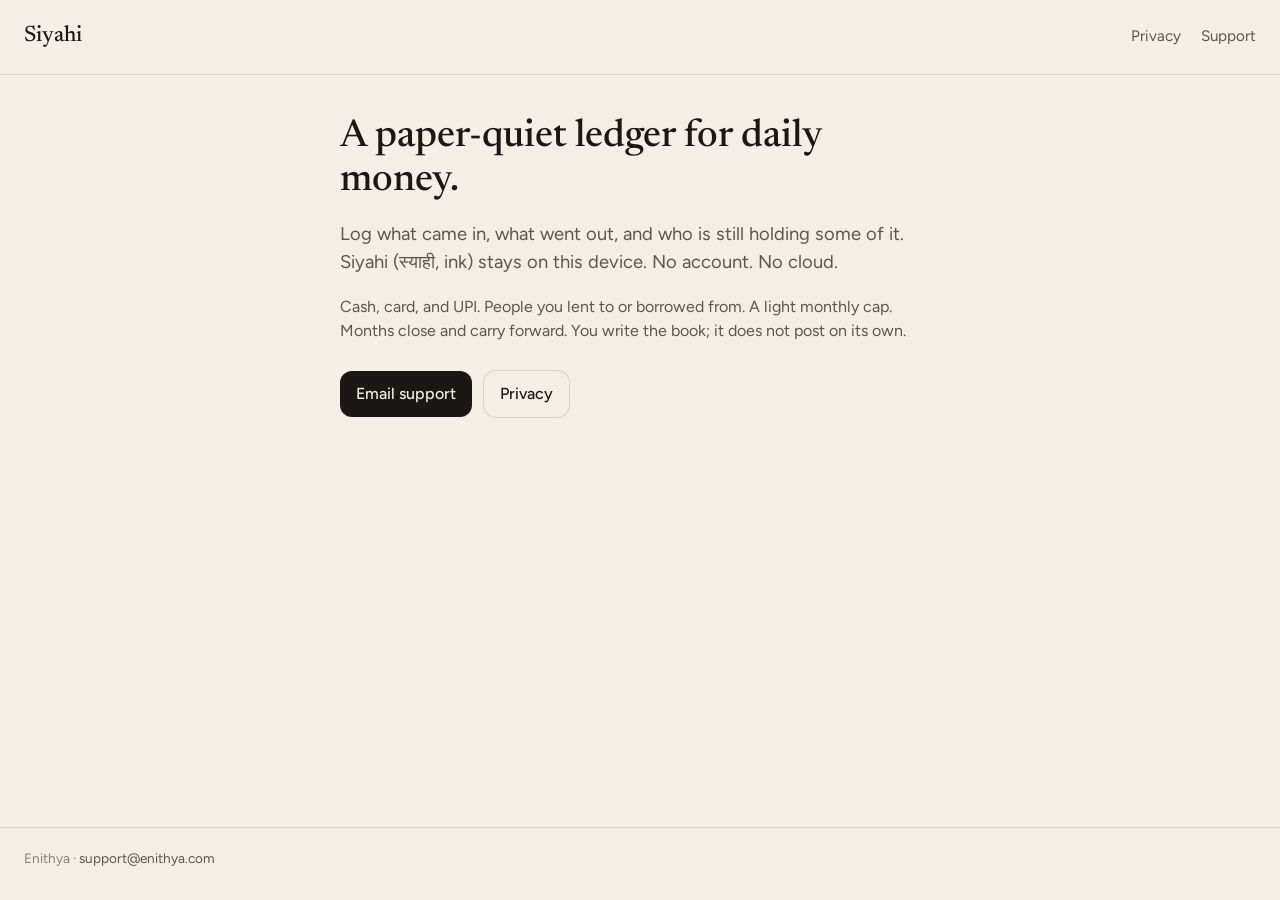
==== index.html @ fa08c402 "Add the public Siyahi site. Index, privacy, and support pages for App Store and Play listings." ====
<!DOCTYPE html>
<html lang="en">
<head>
  <meta charset="utf-8">
  <meta name="viewport" content="width=device-width, initial-scale=1">
  <title>Siyahi</title>
  <meta name="description" content="Siyahi is a private journal for money in, money out, and who still has some of it. On this device only.">
  <link rel="preconnect" href="https://fonts.googleapis.com">
  <link rel="preconnect" href="https://fonts.gstatic.com" crossorigin>
  <link href="https://fonts.googleapis.com/css2?family=Figtree:wght@400;500;600&family=Newsreader:wght@500&display=swap" rel="stylesheet">
  <link rel="stylesheet" href="styles.css">
</head>
<body>
  <header>
    <a class="wordmark" href="./">Siyahi</a>
    <nav>
      <a href="privacy.html">Privacy</a>
      <a href="support.html">Support</a>
    </nav>
  </header>
  <main>
    <h1>A paper-quiet ledger for daily money.</h1>
    <p class="lede">Log what came in, what went out, and who is still holding some of it. Siyahi (स्याही, ink) stays on this device. No account. No cloud.</p>
    <p>Cash, card, and UPI. People you lent to or borrowed from. A light monthly cap. Months close and carry forward. You write the book; it does not post on its own.</p>
    <div class="actions">
      <a class="btn" href="mailto:support@enithya.com">Email support</a>
      <a class="btn btn-ghost" href="privacy.html">Privacy</a>
    </div>
  </main>
  <footer>
    Enithya · <a href="mailto:support@enithya.com">support@enithya.com</a>
  </footer>
</body>
</html>
---- styles.css ----
:root {
  --paper: #f3eee6;
  --paper-2: #ebe4d8;
  --ink: #1a1714;
  --ink-soft: #5c564e;
  --ink-faint: #8a8378;
  --line: #ddd4c6;
  --forest: #2c5a4a;
}

* { box-sizing: border-box; }

html, body {
  margin: 0;
  background: var(--paper);
  color: var(--ink);
}

body {
  font-family: Figtree, "Segoe UI", sans-serif;
  font-size: 16px;
  line-height: 1.5;
  min-height: 100vh;
  display: flex;
  flex-direction: column;
}

h1, h2, .wordmark {
  font-family: Newsreader, Georgia, serif;
  font-weight: 500;
}

a { color: var(--forest); text-decoration: none; }
a:hover { text-decoration: underline; }

header {
  display: flex;
  align-items: baseline;
  justify-content: space-between;
  gap: 1rem;
  padding: 1.25rem 1.5rem;
  border-bottom: 1px solid var(--line);
}

.wordmark {
  font-size: 1.4rem;
  color: var(--ink);
  text-decoration: none;
}

.wordmark:hover { text-decoration: none; }

nav { display: flex; gap: 1.25rem; }
nav a { color: var(--ink-soft); font-size: 0.95rem; }

main {
  flex: 1;
  max-width: 40rem;
  width: 100%;
  margin: 0 auto;
  padding: 2.5rem 1.25rem 4rem;
}

h1 { font-size: 2.4rem; line-height: 1.15; margin: 0 0 0.75rem; }
h2 { font-size: 1.25rem; margin: 2rem 0 0.5rem; }
p, li { color: var(--ink-soft); }
.lede { font-size: 1.15rem; color: var(--ink-soft); }
.meta { color: var(--ink-faint); font-size: 0.9rem; }

.actions {
  display: flex;
  flex-wrap: wrap;
  gap: 0.75rem;
  margin-top: 1.75rem;
}

.btn {
  display: inline-block;
  padding: 0.7rem 1rem;
  border-radius: 12px;
  background: var(--ink);
  color: var(--paper);
  font-weight: 500;
}

.btn:hover { text-decoration: none; opacity: 0.92; }

.btn-ghost {
  background: transparent;
  color: var(--ink);
  box-shadow: 0 0 0 1px var(--line);
}

footer {
  padding: 1.25rem 1.5rem 2rem;
  border-top: 1px solid var(--line);
  color: var(--ink-faint);
  font-size: 0.85rem;
}

footer a { color: var(--ink-soft); }
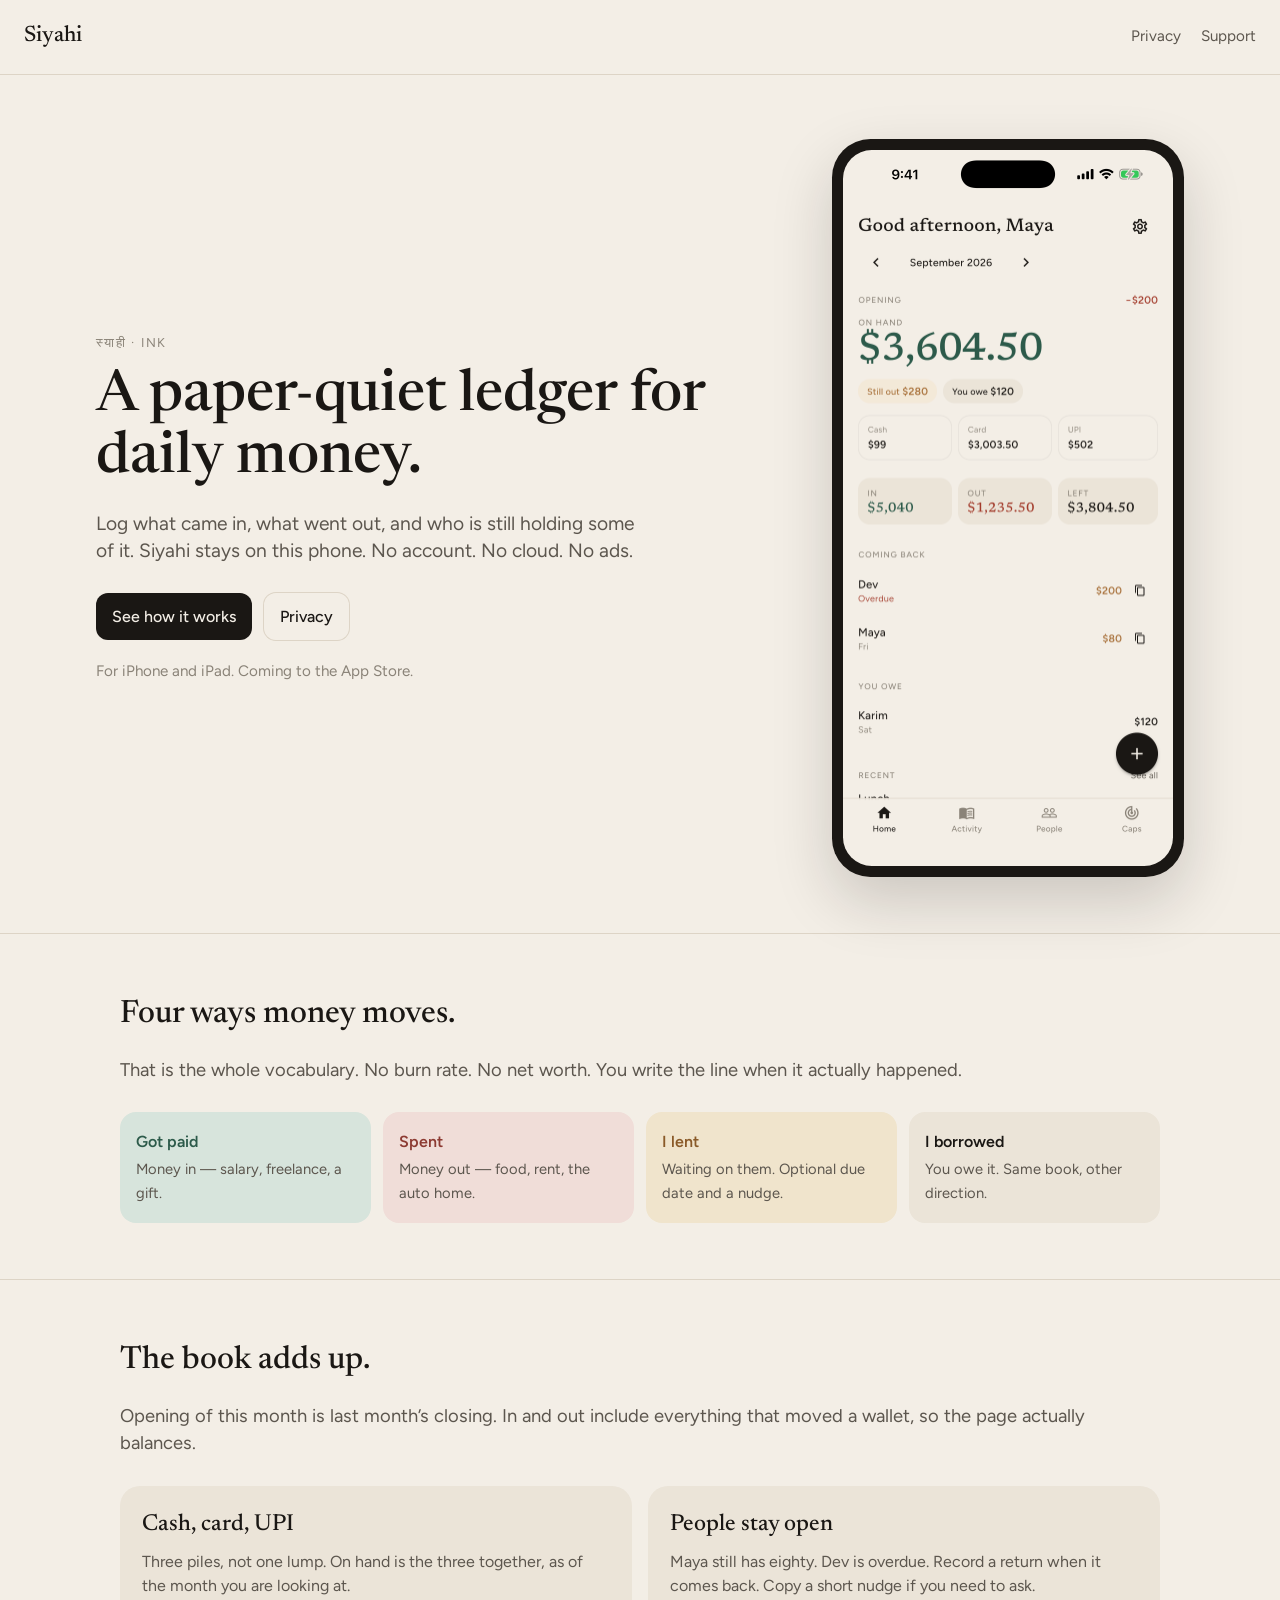
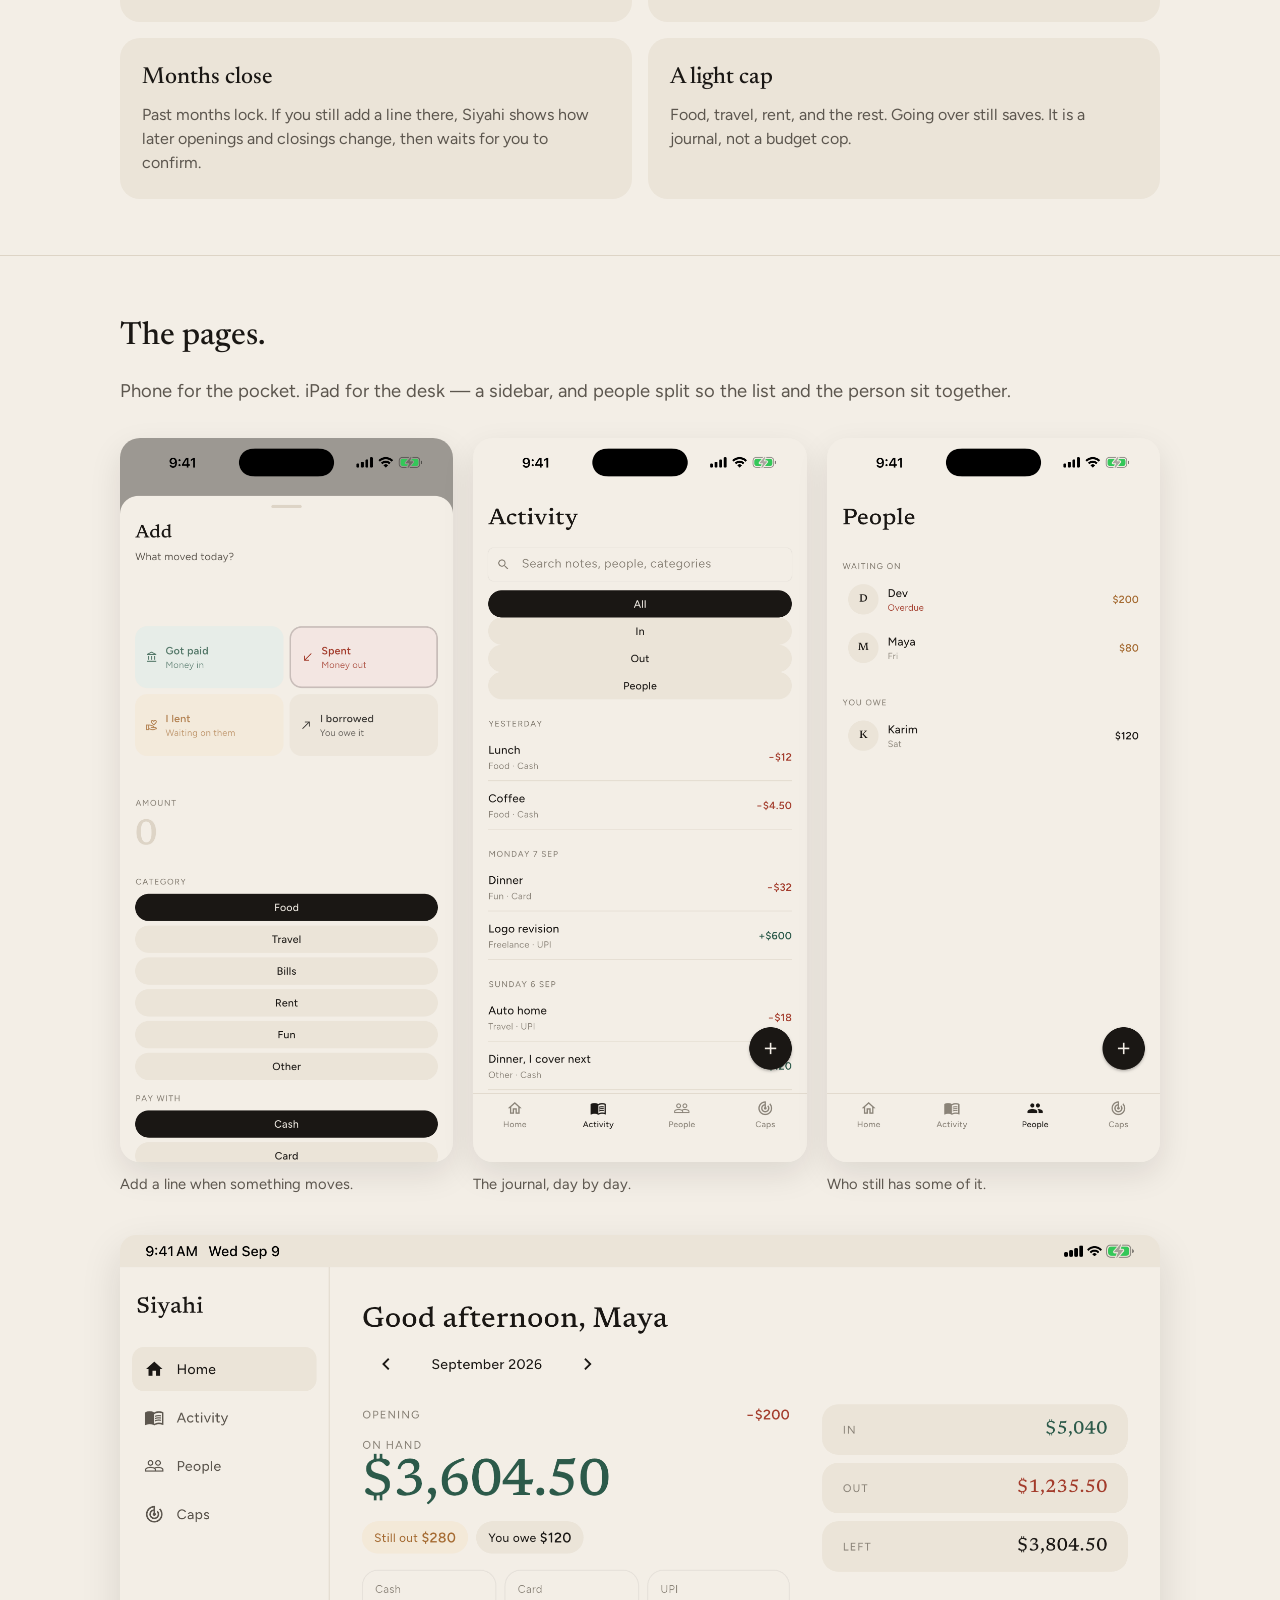
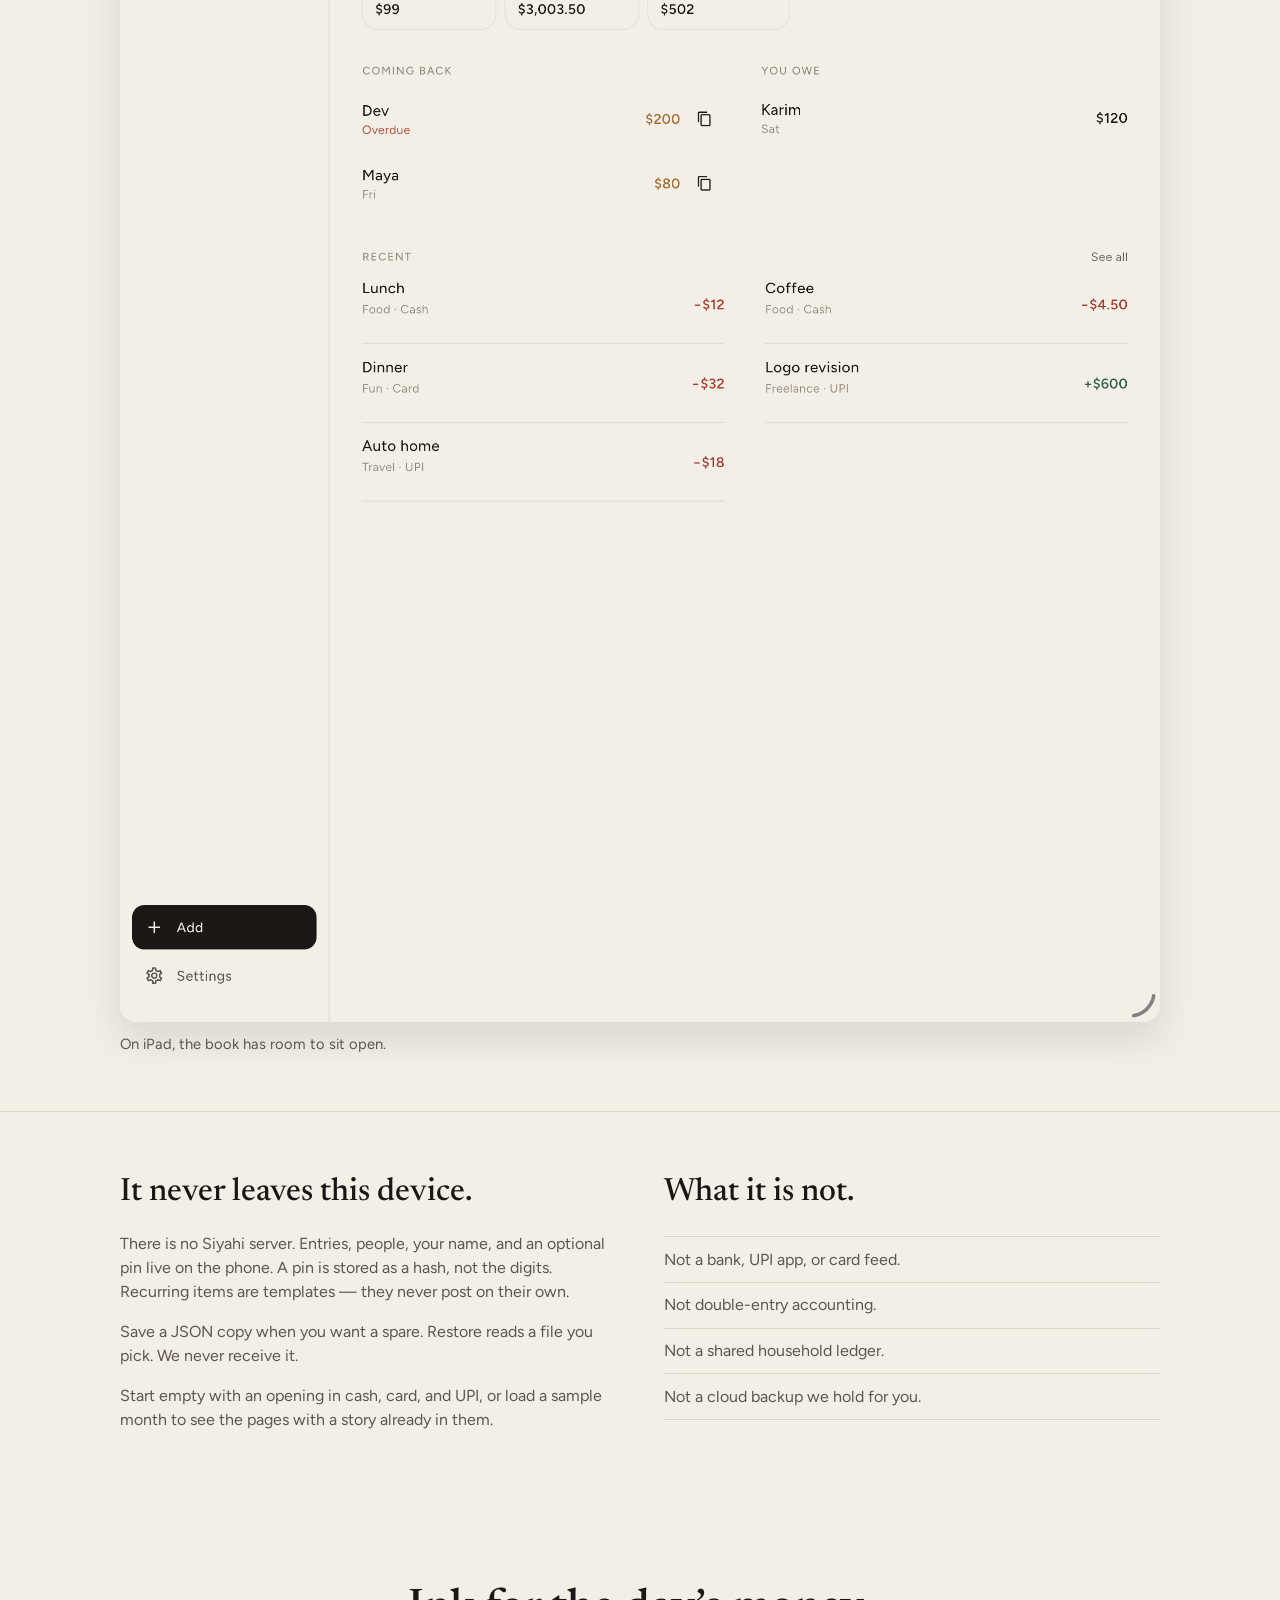
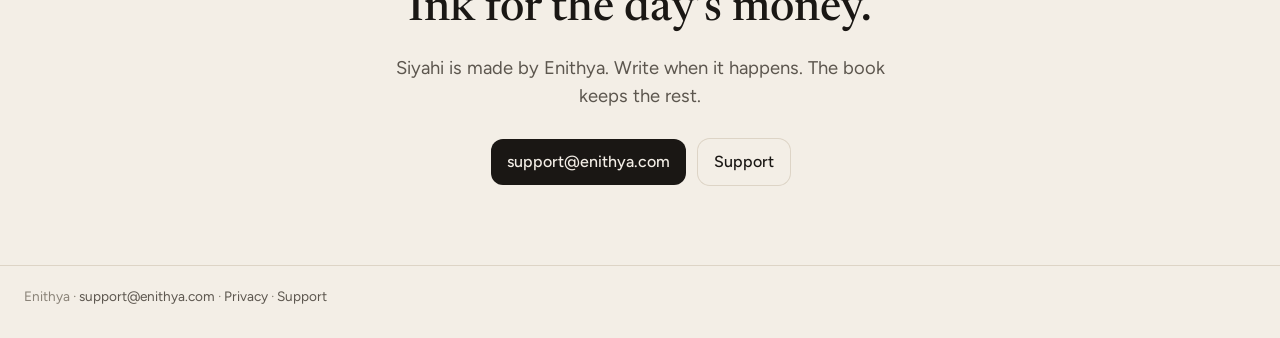
==== commit 0cbd9430: "Make the homepage a full product page. Keep privacy and support as they are. Add real app screenshot" ====
--- a/index.html
+++ b/index.html
@@ -3,14 +3,20 @@
 <head>
   <meta charset="utf-8">
   <meta name="viewport" content="width=device-width, initial-scale=1">
-  <title>Siyahi</title>
-  <meta name="description" content="Siyahi is a private journal for money in, money out, and who still has some of it. On this device only.">
+  <title>Siyahi — a private journal for daily money</title>
+  <meta name="description" content="Siyahi (स्याही, ink) is a paper-quiet ledger for cash, card, and UPI. Log what came in, what went out, and who still has some of it. On this device only.">
+  <meta property="og:title" content="Siyahi — a private journal for daily money">
+  <meta property="og:description" content="A paper-quiet ledger for cash, card, and UPI. Months close and carry forward. No account. No cloud.">
+  <meta property="og:type" content="website">
+  <meta property="og:url" content="https://enithya.github.io/siyahi/">
+  <meta property="og:image" content="https://enithya.github.io/siyahi/images/home.png">
+  <meta name="twitter:card" content="summary_large_image">
   <link rel="preconnect" href="https://fonts.googleapis.com">
   <link rel="preconnect" href="https://fonts.gstatic.com" crossorigin>
   <link href="https://fonts.googleapis.com/css2?family=Figtree:wght@400;500;600&family=Newsreader:wght@500&display=swap" rel="stylesheet">
   <link rel="stylesheet" href="styles.css">
 </head>
-<body>
+<body class="product">
   <header>
     <a class="wordmark" href="./">Siyahi</a>
     <nav>
@@ -18,17 +24,121 @@
       <a href="support.html">Support</a>
     </nav>
   </header>
+
   <main>
-    <h1>A paper-quiet ledger for daily money.</h1>
-    <p class="lede">Log what came in, what went out, and who is still holding some of it. Siyahi (स्याही, ink) stays on this device. No account. No cloud.</p>
-    <p>Cash, card, and UPI. People you lent to or borrowed from. A light monthly cap. Months close and carry forward. You write the book; it does not post on its own.</p>
-    <div class="actions">
-      <a class="btn" href="mailto:support@enithya.com">Email support</a>
-      <a class="btn btn-ghost" href="privacy.html">Privacy</a>
-    </div>
+    <section class="wrap hero">
+      <div>
+        <p class="kicker">स्याही · ink</p>
+        <h1>A paper-quiet ledger for daily money.</h1>
+        <p class="lede">Log what came in, what went out, and who is still holding some of it. Siyahi stays on this phone. No account. No cloud. No ads.</p>
+        <div class="actions">
+          <a class="btn" href="#how">See how it works</a>
+          <a class="btn btn-ghost" href="privacy.html">Privacy</a>
+        </div>
+        <p class="hint">For iPhone and iPad. Coming to the App Store.</p>
+      </div>
+      <div class="device">
+        <img src="images/home.png" alt="Siyahi home: on hand, cash, card, UPI, and people who still owe you.">
+      </div>
+    </section>
+
+    <section class="band" id="how">
+      <div class="wrap">
+        <h2>Four ways money moves.</h2>
+        <p class="lede">That is the whole vocabulary. No burn rate. No net worth. You write the line when it actually happened.</p>
+        <div class="verbs">
+          <div class="verb paid"><strong>Got paid</strong><span>Money in — salary, freelance, a gift.</span></div>
+          <div class="verb spent"><strong>Spent</strong><span>Money out — food, rent, the auto home.</span></div>
+          <div class="verb lent"><strong>I lent</strong><span>Waiting on them. Optional due date and a nudge.</span></div>
+          <div class="verb"><strong>I borrowed</strong><span>You owe it. Same book, other direction.</span></div>
+        </div>
+      </div>
+    </section>
+
+    <section class="band">
+      <div class="wrap">
+        <h2>The book adds up.</h2>
+        <p class="lede">Opening of this month is last month’s closing. In and out include everything that moved a wallet, so the page actually balances.</p>
+        <div class="cards">
+          <article class="card">
+            <h3>Cash, card, UPI</h3>
+            <p>Three piles, not one lump. On hand is the three together, as of the month you are looking at.</p>
+          </article>
+          <article class="card">
+            <h3>People stay open</h3>
+            <p>Maya still has eighty. Dev is overdue. Record a return when it comes back. Copy a short nudge if you need to ask.</p>
+          </article>
+          <article class="card">
+            <h3>Months close</h3>
+            <p>Past months lock. If you still add a line there, Siyahi shows how later openings and closings change, then waits for you to confirm.</p>
+          </article>
+          <article class="card">
+            <h3>A light cap</h3>
+            <p>Food, travel, rent, and the rest. Going over still saves. It is a journal, not a budget cop.</p>
+          </article>
+        </div>
+      </div>
+    </section>
+
+    <section class="band">
+      <div class="wrap">
+        <h2>The pages.</h2>
+        <p class="lede">Phone for the pocket. iPad for the desk — a sidebar, and people split so the list and the person sit together.</p>
+        <div class="shots">
+          <figure class="shot">
+            <img src="images/add.png" alt="Add a line: got paid, spent, I lent, I borrowed.">
+            <figcaption>Add a line when something moves.</figcaption>
+          </figure>
+          <figure class="shot">
+            <img src="images/activity.png" alt="Activity journal grouped by day.">
+            <figcaption>The journal, day by day.</figcaption>
+          </figure>
+          <figure class="shot">
+            <img src="images/people.png" alt="People waiting on Dev and Maya; you owe Karim.">
+            <figcaption>Who still has some of it.</figcaption>
+          </figure>
+        </div>
+        <figure class="shot tablet">
+          <img src="images/ipad-home.png" alt="Siyahi on iPad with sidebar, on hand, and this month’s lines.">
+          <figcaption>On iPad, the book has room to sit open.</figcaption>
+        </figure>
+      </div>
+    </section>
+
+    <section class="band">
+      <div class="wrap split">
+        <div>
+          <h2>It never leaves this device.</h2>
+          <p>There is no Siyahi server. Entries, people, your name, and an optional pin live on the phone. A pin is stored as a hash, not the digits. Recurring items are templates — they never post on their own.</p>
+          <p>Save a JSON copy when you want a spare. Restore reads a file you pick. We never receive it.</p>
+          <p>Start empty with an opening in cash, card, and UPI, or load a sample month to see the pages with a story already in them.</p>
+        </div>
+        <div>
+          <h2>What it is not.</h2>
+          <ul class="not-list">
+            <li>Not a bank, UPI app, or card feed.</li>
+            <li>Not double-entry accounting.</li>
+            <li>Not a shared household ledger.</li>
+            <li>Not a cloud backup we hold for you.</li>
+          </ul>
+        </div>
+      </div>
+    </section>
+
+    <section class="wrap close">
+      <h2>Ink for the day’s money.</h2>
+      <p class="lede">Siyahi is made by Enithya. Write when it happens. The book keeps the rest.</p>
+      <div class="actions" style="justify-content: center;">
+        <a class="btn" href="mailto:support@enithya.com">support@enithya.com</a>
+        <a class="btn btn-ghost" href="support.html">Support</a>
+      </div>
+    </section>
   </main>
+
   <footer>
     Enithya · <a href="mailto:support@enithya.com">support@enithya.com</a>
+    · <a href="privacy.html">Privacy</a>
+    · <a href="support.html">Support</a>
   </footer>
 </body>
 </html>
--- a/styles.css
+++ b/styles.css
@@ -6,6 +6,11 @@
   --ink-faint: #8a8378;
   --line: #ddd4c6;
   --forest: #2c5a4a;
+  --forest-soft: #d7e4dc;
+  --brick: #8c3a32;
+  --brick-soft: #f0ddd8;
+  --amber: #8a5a28;
+  --amber-soft: #f0e4cc;
 }
 
 * { box-sizing: border-box; }
@@ -25,7 +30,7 @@
   flex-direction: column;
 }
 
-h1, h2, .wordmark {
+h1, h2, h3, .wordmark {
   font-family: Newsreader, Georgia, serif;
   font-weight: 500;
 }
@@ -99,3 +104,220 @@
 }
 
 footer a { color: var(--ink-soft); }
+
+/* Product page */
+
+.product main {
+  max-width: none;
+  padding: 0;
+}
+
+.wrap {
+  max-width: 68rem;
+  margin: 0 auto;
+  padding: 0 1.5rem;
+}
+
+.hero {
+  display: grid;
+  grid-template-columns: 1fr minmax(16rem, 22rem);
+  gap: 3.5rem;
+  align-items: center;
+  padding: 4rem 0 3.5rem;
+}
+
+.kicker {
+  font-size: 0.8rem;
+  letter-spacing: 0.14em;
+  text-transform: uppercase;
+  color: var(--ink-faint);
+  margin: 0 0 0.85rem;
+}
+
+.hero h1 {
+  font-size: clamp(2.4rem, 5vw, 3.6rem);
+  line-height: 1.08;
+  margin: 0 0 1rem;
+}
+
+.hero .lede {
+  font-size: 1.2rem;
+  line-height: 1.45;
+  max-width: 34rem;
+}
+
+.hint {
+  margin: 1.25rem 0 0;
+  color: var(--ink-faint);
+  font-size: 0.95rem;
+}
+
+.device {
+  background: var(--ink);
+  border-radius: 2.4rem;
+  padding: 0.7rem;
+  box-shadow: 0 24px 60px rgba(26, 23, 20, 0.18);
+}
+
+.device img {
+  display: block;
+  width: 100%;
+  height: auto;
+  border-radius: 1.8rem;
+}
+
+.band {
+  padding: 3.5rem 0;
+  border-top: 1px solid var(--line);
+}
+
+.band h2 {
+  font-size: 2rem;
+  margin: 0 0 0.75rem;
+}
+
+.verbs {
+  display: grid;
+  grid-template-columns: repeat(4, 1fr);
+  gap: 0.75rem;
+  margin-top: 1.75rem;
+}
+
+.verb {
+  background: var(--paper-2);
+  border-radius: 16px;
+  padding: 1.1rem 1rem 1.15rem;
+}
+
+.verb strong {
+  display: block;
+  color: var(--ink);
+  font-weight: 600;
+  margin-bottom: 0.2rem;
+}
+
+.verb span { color: var(--ink-soft); font-size: 0.92rem; }
+
+.verb.paid { background: var(--forest-soft); }
+.verb.paid strong { color: var(--forest); }
+.verb.spent { background: var(--brick-soft); }
+.verb.spent strong { color: var(--brick); }
+.verb.lent { background: var(--amber-soft); }
+.verb.lent strong { color: var(--amber); }
+
+.cards {
+  display: grid;
+  grid-template-columns: repeat(2, 1fr);
+  gap: 1rem;
+  margin-top: 1.75rem;
+}
+
+.card {
+  background: var(--paper-2);
+  border-radius: 20px;
+  padding: 1.4rem 1.35rem 1.5rem;
+}
+
+.card h3 {
+  font-size: 1.45rem;
+  margin: 0 0 0.45rem;
+}
+
+.card p { margin: 0; }
+
+.shots {
+  display: grid;
+  grid-template-columns: repeat(3, 1fr);
+  gap: 1.25rem;
+  margin-top: 2rem;
+}
+
+.shot {
+  margin: 0;
+}
+
+.shot img {
+  display: block;
+  width: 100%;
+  height: auto;
+  border-radius: 20px;
+  box-shadow: 0 12px 32px rgba(26, 23, 20, 0.1);
+}
+
+.shot figcaption {
+  margin-top: 0.7rem;
+  font-size: 0.92rem;
+  color: var(--ink-soft);
+}
+
+.tablet {
+  margin-top: 2.5rem;
+}
+
+.tablet img {
+  width: 100%;
+  height: auto;
+  border-radius: 16px;
+  box-shadow: 0 16px 40px rgba(26, 23, 20, 0.12);
+}
+
+.split {
+  display: grid;
+  grid-template-columns: 1fr 1fr;
+  gap: 3rem;
+  align-items: start;
+}
+
+.not-list {
+  list-style: none;
+  padding: 0;
+  margin: 1.25rem 0 0;
+}
+
+.not-list li {
+  padding: 0.65rem 0;
+  border-top: 1px solid var(--line);
+}
+
+.not-list li:last-child { border-bottom: 1px solid var(--line); }
+
+.close {
+  text-align: center;
+  padding: 4.5rem 0 5rem;
+}
+
+.close h2 {
+  font-size: clamp(2rem, 4vw, 2.8rem);
+  margin: 0 0 0.75rem;
+}
+
+.close .lede { margin: 0 auto 0.25rem; max-width: 32rem; }
+
+@media (max-width: 860px) {
+  .hero,
+  .split {
+    grid-template-columns: 1fr;
+    gap: 2rem;
+  }
+
+  .hero { padding: 2.5rem 0 2.75rem; }
+
+  .device { max-width: 20rem; margin: 0 auto; }
+
+  .verbs,
+  .cards,
+  .shots {
+    grid-template-columns: 1fr 1fr;
+  }
+}
+
+@media (max-width: 560px) {
+  .verbs,
+  .cards,
+  .shots {
+    grid-template-columns: 1fr;
+  }
+
+  header { padding: 1rem; }
+  .wrap { padding: 0 1rem; }
+}
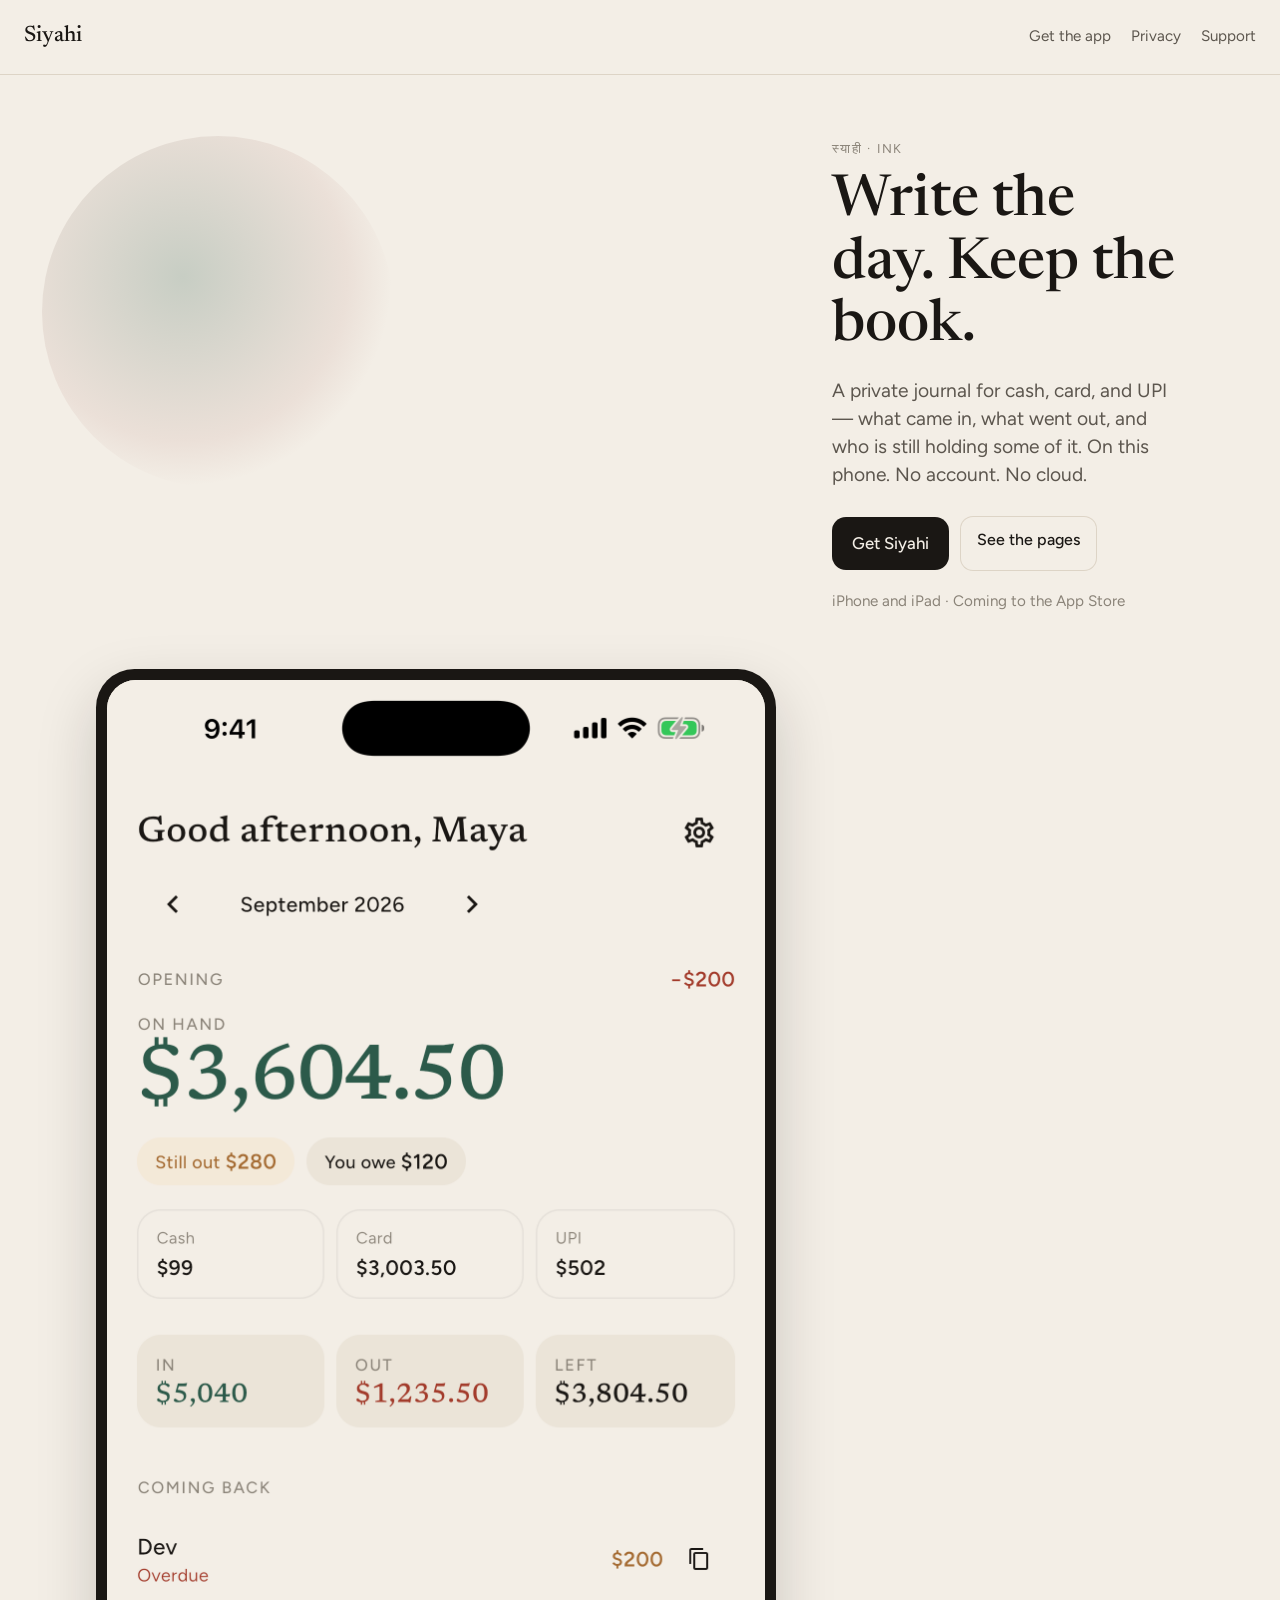
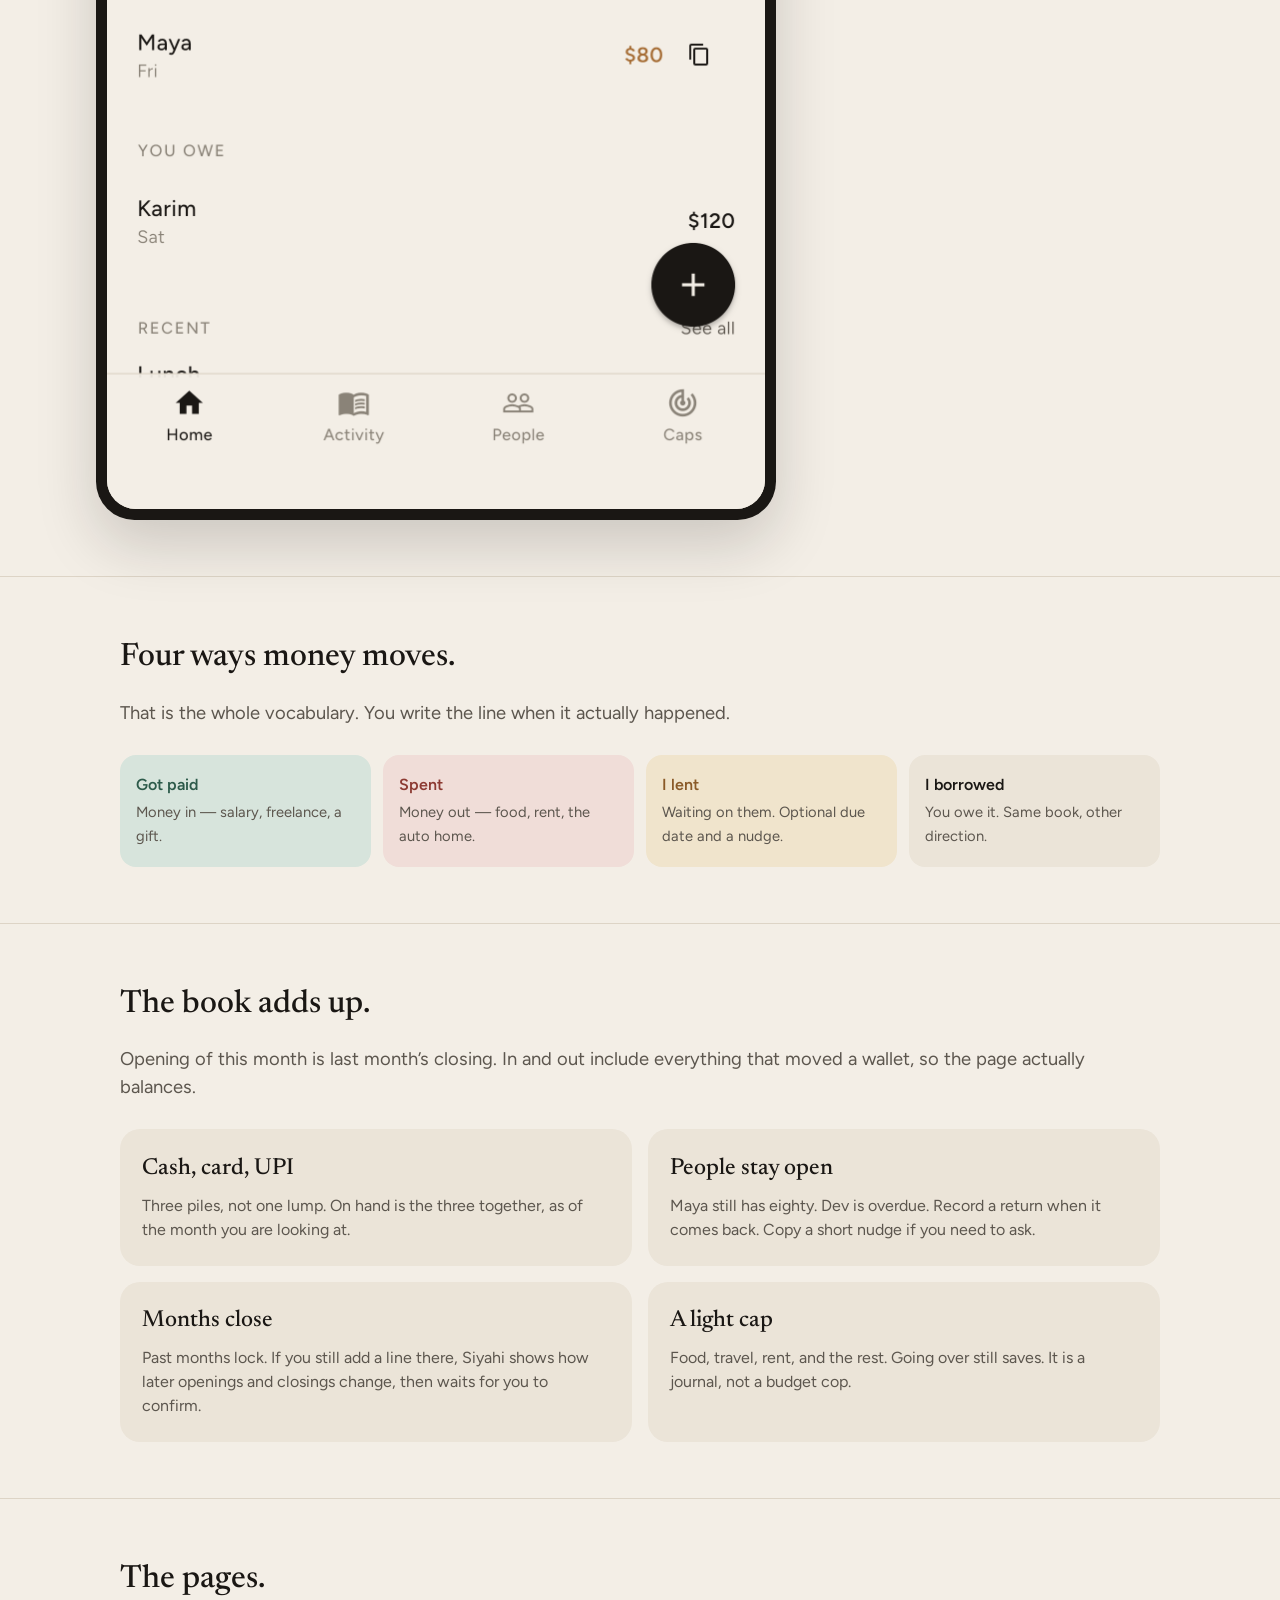
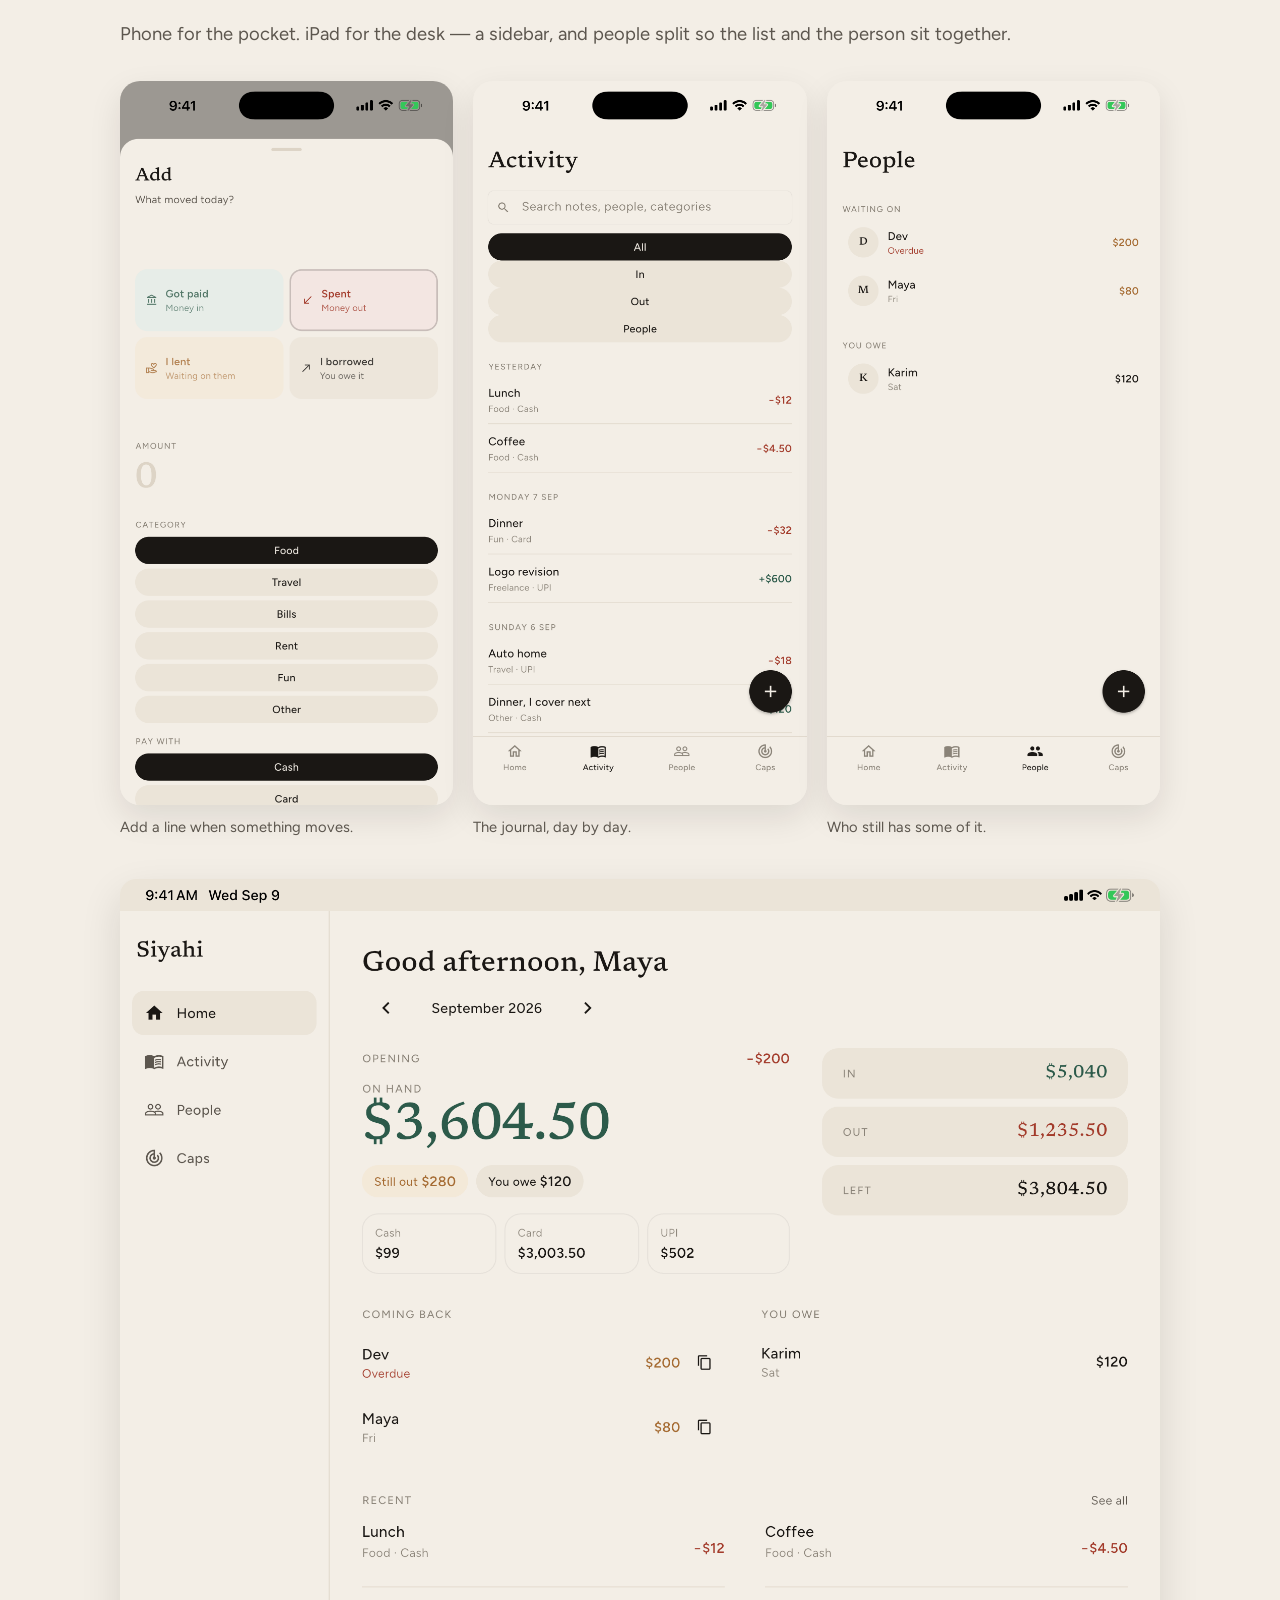
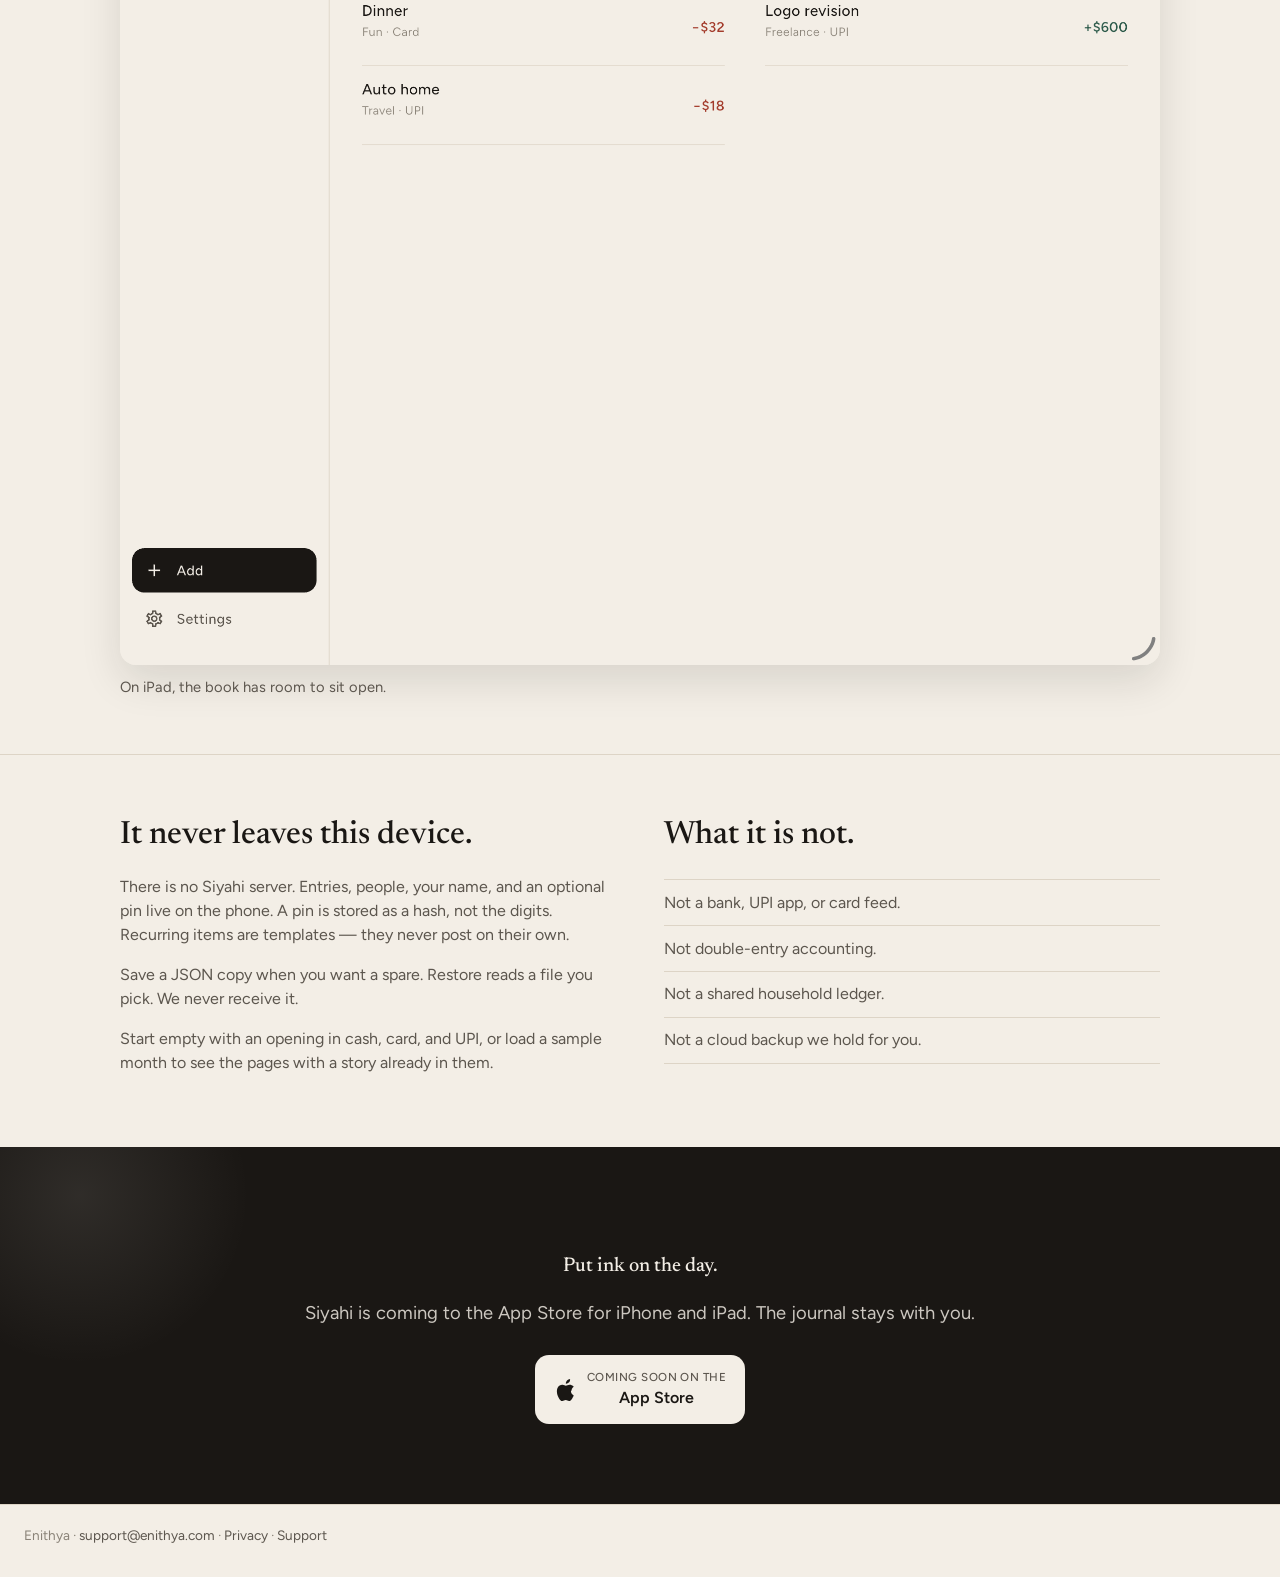
==== commit 5b608a1d: "Give the product page motion and a download pull. Hero screens cycle, the phone floats, sections ris" ====
--- a/index.html
+++ b/index.html
@@ -20,6 +20,7 @@
   <header>
     <a class="wordmark" href="./">Siyahi</a>
     <nav>
+      <a href="#download">Get the app</a>
       <a href="privacy.html">Privacy</a>
       <a href="support.html">Support</a>
     </nav>
@@ -27,52 +28,60 @@
 
   <main>
     <section class="wrap hero">
+      <div class="ink-blob" aria-hidden="true"></div>
       <div>
-        <p class="kicker">स्याही · ink</p>
-        <h1>A paper-quiet ledger for daily money.</h1>
-        <p class="lede">Log what came in, what went out, and who is still holding some of it. Siyahi stays on this phone. No account. No cloud. No ads.</p>
-        <div class="actions">
-          <a class="btn" href="#how">See how it works</a>
-          <a class="btn btn-ghost" href="privacy.html">Privacy</a>
+        <p class="kicker rise">स्याही · ink</p>
+        <h1 class="rise">Write the day. Keep the book.</h1>
+        <p class="lede rise">A private journal for cash, card, and UPI — what came in, what went out, and who is still holding some of it. On this phone. No account. No cloud.</p>
+        <div class="actions rise">
+          <a class="btn btn-store" href="#download">Get Siyahi</a>
+          <a class="btn btn-ghost" href="#how">See the pages</a>
         </div>
-        <p class="hint">For iPhone and iPad. Coming to the App Store.</p>
+        <p class="hint rise">iPhone and iPad · Coming to the App Store</p>
       </div>
-      <div class="device">
-        <img src="images/home.png" alt="Siyahi home: on hand, cash, card, UPI, and people who still owe you.">
+      <div class="device-wrap rise">
+        <div class="device">
+          <div class="screens">
+            <img class="is-on" src="images/home.png" alt="Siyahi home: on hand, cash, card, UPI.">
+            <img src="images/activity.png" alt="The journal, day by day.">
+            <img src="images/people.png" alt="People who still have some of it.">
+            <img src="images/add.png" alt="Add a line: got paid, spent, lent, borrowed.">
+          </div>
+        </div>
       </div>
     </section>
 
     <section class="band" id="how">
       <div class="wrap">
-        <h2>Four ways money moves.</h2>
-        <p class="lede">That is the whole vocabulary. No burn rate. No net worth. You write the line when it actually happened.</p>
+        <h2 class="reveal">Four ways money moves.</h2>
+        <p class="lede reveal">That is the whole vocabulary. You write the line when it actually happened.</p>
         <div class="verbs">
-          <div class="verb paid"><strong>Got paid</strong><span>Money in — salary, freelance, a gift.</span></div>
-          <div class="verb spent"><strong>Spent</strong><span>Money out — food, rent, the auto home.</span></div>
-          <div class="verb lent"><strong>I lent</strong><span>Waiting on them. Optional due date and a nudge.</span></div>
-          <div class="verb"><strong>I borrowed</strong><span>You owe it. Same book, other direction.</span></div>
+          <div class="verb paid reveal d1"><strong>Got paid</strong><span>Money in — salary, freelance, a gift.</span></div>
+          <div class="verb spent reveal d2"><strong>Spent</strong><span>Money out — food, rent, the auto home.</span></div>
+          <div class="verb lent reveal d3"><strong>I lent</strong><span>Waiting on them. Optional due date and a nudge.</span></div>
+          <div class="verb reveal d4"><strong>I borrowed</strong><span>You owe it. Same book, other direction.</span></div>
         </div>
       </div>
     </section>
 
     <section class="band">
       <div class="wrap">
-        <h2>The book adds up.</h2>
-        <p class="lede">Opening of this month is last month’s closing. In and out include everything that moved a wallet, so the page actually balances.</p>
+        <h2 class="reveal">The book adds up.</h2>
+        <p class="lede reveal">Opening of this month is last month’s closing. In and out include everything that moved a wallet, so the page actually balances.</p>
         <div class="cards">
-          <article class="card">
+          <article class="card reveal d1">
             <h3>Cash, card, UPI</h3>
             <p>Three piles, not one lump. On hand is the three together, as of the month you are looking at.</p>
           </article>
-          <article class="card">
+          <article class="card reveal d2">
             <h3>People stay open</h3>
             <p>Maya still has eighty. Dev is overdue. Record a return when it comes back. Copy a short nudge if you need to ask.</p>
           </article>
-          <article class="card">
+          <article class="card reveal d3">
             <h3>Months close</h3>
             <p>Past months lock. If you still add a line there, Siyahi shows how later openings and closings change, then waits for you to confirm.</p>
           </article>
-          <article class="card">
+          <article class="card reveal d4">
             <h3>A light cap</h3>
             <p>Food, travel, rent, and the rest. Going over still saves. It is a journal, not a budget cop.</p>
           </article>
@@ -82,23 +91,23 @@
 
     <section class="band">
       <div class="wrap">
-        <h2>The pages.</h2>
-        <p class="lede">Phone for the pocket. iPad for the desk — a sidebar, and people split so the list and the person sit together.</p>
+        <h2 class="reveal">The pages.</h2>
+        <p class="lede reveal">Phone for the pocket. iPad for the desk — a sidebar, and people split so the list and the person sit together.</p>
         <div class="shots">
-          <figure class="shot">
+          <figure class="shot reveal d1">
             <img src="images/add.png" alt="Add a line: got paid, spent, I lent, I borrowed.">
             <figcaption>Add a line when something moves.</figcaption>
           </figure>
-          <figure class="shot">
+          <figure class="shot reveal d2">
             <img src="images/activity.png" alt="Activity journal grouped by day.">
             <figcaption>The journal, day by day.</figcaption>
           </figure>
-          <figure class="shot">
+          <figure class="shot reveal d3">
             <img src="images/people.png" alt="People waiting on Dev and Maya; you owe Karim.">
             <figcaption>Who still has some of it.</figcaption>
           </figure>
         </div>
-        <figure class="shot tablet">
+        <figure class="shot tablet reveal">
           <img src="images/ipad-home.png" alt="Siyahi on iPad with sidebar, on hand, and this month’s lines.">
           <figcaption>On iPad, the book has room to sit open.</figcaption>
         </figure>
@@ -107,13 +116,13 @@
 
     <section class="band">
       <div class="wrap split">
-        <div>
+        <div class="reveal">
           <h2>It never leaves this device.</h2>
           <p>There is no Siyahi server. Entries, people, your name, and an optional pin live on the phone. A pin is stored as a hash, not the digits. Recurring items are templates — they never post on their own.</p>
           <p>Save a JSON copy when you want a spare. Restore reads a file you pick. We never receive it.</p>
           <p>Start empty with an opening in cash, card, and UPI, or load a sample month to see the pages with a story already in them.</p>
         </div>
-        <div>
+        <div class="reveal d2">
           <h2>What it is not.</h2>
           <ul class="not-list">
             <li>Not a bank, UPI app, or card feed.</li>
@@ -125,12 +134,17 @@
       </div>
     </section>
 
-    <section class="wrap close">
-      <h2>Ink for the day’s money.</h2>
-      <p class="lede">Siyahi is made by Enithya. Write when it happens. The book keeps the rest.</p>
-      <div class="actions" style="justify-content: center;">
-        <a class="btn" href="mailto:support@enithya.com">support@enithya.com</a>
-        <a class="btn btn-ghost" href="support.html">Support</a>
+    <section class="download" id="download">
+      <div class="ink-blob" aria-hidden="true"></div>
+      <h2 class="reveal">Put ink on the day.</h2>
+      <p class="lede reveal">Siyahi is coming to the App Store for iPhone and iPad. The journal stays with you.</p>
+      <div class="actions reveal" style="justify-content: center;">
+        <a class="store-mark" href="#download">
+          <svg width="22" height="26" viewBox="0 0 14 18" fill="currentColor" aria-hidden="true">
+            <path d="M11.5 9.6c0-1.8 1.5-2.7 1.6-2.8-0.9-1.3-2.2-1.5-2.7-1.5-1.1-0.1-2.2 0.7-2.8 0.7s-1.5-0.7-2.5-0.6c-1.3 0-2.4 0.7-3.1 1.9-1.3 2.3-0.3 5.7 0.9 7.5 0.6 0.9 1.3 1.9 2.3 1.8 0.9 0 1.2-0.6 2.3-0.6s1.3 0.6 2.3 0.6 1.6-0.9 2.2-1.8c0.7-1 1-1.9 1-2 0-0.1-1.9-0.7-1.9-3.2zM9.8 3.7c0.5-0.6 0.8-1.5 0.7-2.4-0.7 0-1.6 0.5-2.1 1.1-0.5 0.5-0.9 1.4-0.8 2.2 0.8 0.1 1.6-0.4 2.2-0.9z"/>
+          </svg>
+          <span><small>Coming soon on the</small>App Store</span>
+        </a>
       </div>
     </section>
   </main>
@@ -140,5 +154,6 @@
     · <a href="privacy.html">Privacy</a>
     · <a href="support.html">Support</a>
   </footer>
+  <script src="page.js"></script>
 </body>
 </html>
--- a/styles.css
+++ b/styles.css
@@ -15,6 +15,8 @@
 
 * { box-sizing: border-box; }
 
+html { scroll-behavior: smooth; }
+
 html, body {
   margin: 0;
   background: var(--paper);
@@ -86,14 +88,34 @@
   background: var(--ink);
   color: var(--paper);
   font-weight: 500;
-}
-
-.btn:hover { text-decoration: none; opacity: 0.92; }
+  transition: transform 0.2s ease, box-shadow 0.2s ease, opacity 0.2s ease;
+}
+
+.btn:hover {
+  text-decoration: none;
+  opacity: 1;
+  transform: translateY(-2px);
+  box-shadow: 0 10px 24px rgba(26, 23, 20, 0.18);
+}
 
 .btn-ghost {
   background: transparent;
   color: var(--ink);
   box-shadow: 0 0 0 1px var(--line);
+}
+
+.btn-ghost:hover { box-shadow: 0 0 0 1px var(--ink); }
+
+.btn-store {
+  padding: 0.9rem 1.25rem;
+  font-size: 1.05rem;
+  border-radius: 14px;
+  animation: pulse 2.8s ease-in-out infinite;
+}
+
+@keyframes pulse {
+  0%, 100% { box-shadow: 0 0 0 0 rgba(26, 23, 20, 0.28); }
+  50% { box-shadow: 0 0 0 12px rgba(26, 23, 20, 0); }
 }
 
 footer {
@@ -119,11 +141,32 @@
 }
 
 .hero {
+  position: relative;
   display: grid;
   grid-template-columns: 1fr minmax(16rem, 22rem);
   gap: 3.5rem;
   align-items: center;
   padding: 4rem 0 3.5rem;
+}
+
+.ink-blob {
+  position: absolute;
+  width: 22rem;
+  height: 22rem;
+  border-radius: 50%;
+  background: radial-gradient(circle at 40% 40%, rgba(44, 90, 74, 0.22), rgba(140, 58, 50, 0.08) 55%, transparent 70%);
+  right: 8%;
+  top: -4rem;
+  pointer-events: none;
+  animation: blob 14s ease-in-out infinite;
+  z-index: 0;
+}
+
+.hero > * { position: relative; z-index: 1; }
+
+@keyframes blob {
+  0%, 100% { transform: scale(1) translate(0, 0); }
+  50% { transform: scale(1.18) translate(-2rem, 1.5rem); }
 }
 
 .kicker {
@@ -134,6 +177,21 @@
   margin: 0 0 0.85rem;
 }
 
+.hero .rise {
+  animation: rise 0.9s cubic-bezier(0.16, 1, 0.3, 1) both;
+}
+
+.hero .rise:nth-child(1) { animation-delay: 0.05s; }
+.hero .rise:nth-child(2) { animation-delay: 0.16s; }
+.hero .rise:nth-child(3) { animation-delay: 0.28s; }
+.hero .rise:nth-child(4) { animation-delay: 0.4s; }
+.hero .rise:nth-child(5) { animation-delay: 0.5s; }
+
+@keyframes rise {
+  from { opacity: 0; transform: translateY(22px); }
+  to { opacity: 1; transform: translateY(0); }
+}
+
 .hero h1 {
   font-size: clamp(2.4rem, 5vw, 3.6rem);
   line-height: 1.08;
@@ -150,6 +208,13 @@
   margin: 1.25rem 0 0;
   color: var(--ink-faint);
   font-size: 0.95rem;
+}
+
+.device-wrap {
+  --tilt-x: 0deg;
+  --tilt-y: 0deg;
+  perspective: 900px;
+  animation: float 5.5s ease-in-out infinite;
 }
 
 .device {
@@ -157,14 +222,54 @@
   border-radius: 2.4rem;
   padding: 0.7rem;
   box-shadow: 0 24px 60px rgba(26, 23, 20, 0.18);
-}
-
-.device img {
-  display: block;
+  transform: rotateX(var(--tilt-x)) rotateY(var(--tilt-y));
+  transition: transform 0.35s ease;
+}
+
+.screens {
+  position: relative;
+  overflow: hidden;
+  border-radius: 1.8rem;
+  aspect-ratio: 1320 / 2868;
+  background: var(--paper-2);
+}
+
+.screens img {
+  position: absolute;
+  inset: 0;
   width: 100%;
-  height: auto;
-  border-radius: 1.8rem;
-}
+  height: 100%;
+  object-fit: cover;
+  opacity: 0;
+  transform: translateY(12px) scale(1.02);
+  transition: opacity 0.7s ease, transform 0.7s ease;
+}
+
+.screens img.is-on {
+  opacity: 1;
+  transform: none;
+}
+
+@keyframes float {
+  0%, 100% { transform: translateY(0); }
+  50% { transform: translateY(-12px); }
+}
+
+.reveal {
+  opacity: 0;
+  transform: translateY(28px);
+  transition: opacity 0.7s cubic-bezier(0.16, 1, 0.3, 1), transform 0.7s cubic-bezier(0.16, 1, 0.3, 1);
+}
+
+.reveal.in {
+  opacity: 1;
+  transform: none;
+}
+
+.d1 { transition-delay: 0.05s; }
+.d2 { transition-delay: 0.12s; }
+.d3 { transition-delay: 0.2s; }
+.d4 { transition-delay: 0.28s; }
 
 .band {
   padding: 3.5rem 0;
@@ -187,6 +292,12 @@
   background: var(--paper-2);
   border-radius: 16px;
   padding: 1.1rem 1rem 1.15rem;
+  transition: transform 0.25s ease, box-shadow 0.25s ease;
+}
+
+.verb:hover {
+  transform: translateY(-6px);
+  box-shadow: 0 14px 28px rgba(26, 23, 20, 0.1);
 }
 
 .verb strong {
@@ -216,6 +327,12 @@
   background: var(--paper-2);
   border-radius: 20px;
   padding: 1.4rem 1.35rem 1.5rem;
+  transition: transform 0.25s ease, box-shadow 0.25s ease;
+}
+
+.card:hover {
+  transform: translateY(-4px);
+  box-shadow: 0 12px 28px rgba(26, 23, 20, 0.08);
 }
 
 .card h3 {
@@ -242,7 +359,16 @@
   height: auto;
   border-radius: 20px;
   box-shadow: 0 12px 32px rgba(26, 23, 20, 0.1);
-}
+  transition: transform 0.35s ease, box-shadow 0.35s ease;
+}
+
+.shot:hover img {
+  transform: translateY(-8px) rotate(-1.2deg);
+  box-shadow: 0 22px 40px rgba(26, 23, 20, 0.16);
+}
+
+.shot:nth-child(2):hover img { transform: translateY(-8px) rotate(0deg); }
+.shot:nth-child(3):hover img { transform: translateY(-8px) rotate(1.2deg); }
 
 .shot figcaption {
   margin-top: 0.7rem;
@@ -280,6 +406,52 @@
 }
 
 .not-list li:last-child { border-bottom: 1px solid var(--line); }
+
+.download {
+  position: relative;
+  overflow: hidden;
+  background: var(--ink);
+  color: var(--paper);
+  text-align: center;
+  padding: 4.5rem 1.5rem 5rem;
+}
+
+.download h2,
+.download .lede {
+  color: var(--paper);
+}
+
+.download .lede { opacity: 0.82; }
+
+.download .ink-blob {
+  opacity: 0.55;
+  left: -6rem;
+  right: auto;
+  top: -8rem;
+  background: radial-gradient(circle, rgba(243, 238, 230, 0.18), transparent 68%);
+}
+
+.store-mark {
+  display: inline-flex;
+  align-items: center;
+  gap: 0.7rem;
+  background: var(--paper);
+  color: var(--ink);
+  padding: 0.85rem 1.2rem;
+  border-radius: 14px;
+  font-weight: 600;
+}
+
+.store-mark:hover { text-decoration: none; color: var(--ink); }
+
+.store-mark small {
+  display: block;
+  font-weight: 500;
+  font-size: 0.72rem;
+  letter-spacing: 0.04em;
+  text-transform: uppercase;
+  color: var(--ink-soft);
+}
 
 .close {
   text-align: center;
@@ -302,13 +474,24 @@
 
   .hero { padding: 2.5rem 0 2.75rem; }
 
-  .device { max-width: 20rem; margin: 0 auto; }
+  .device-wrap { max-width: 20rem; margin: 0 auto; }
 
   .verbs,
   .cards,
   .shots {
     grid-template-columns: 1fr 1fr;
   }
+}
+
+@media (prefers-reduced-motion: reduce) {
+  *,
+  *::before,
+  *::after {
+    animation: none !important;
+    transition: none !important;
+  }
+
+  .reveal { opacity: 1; transform: none; }
 }
 
 @media (max-width: 560px) {
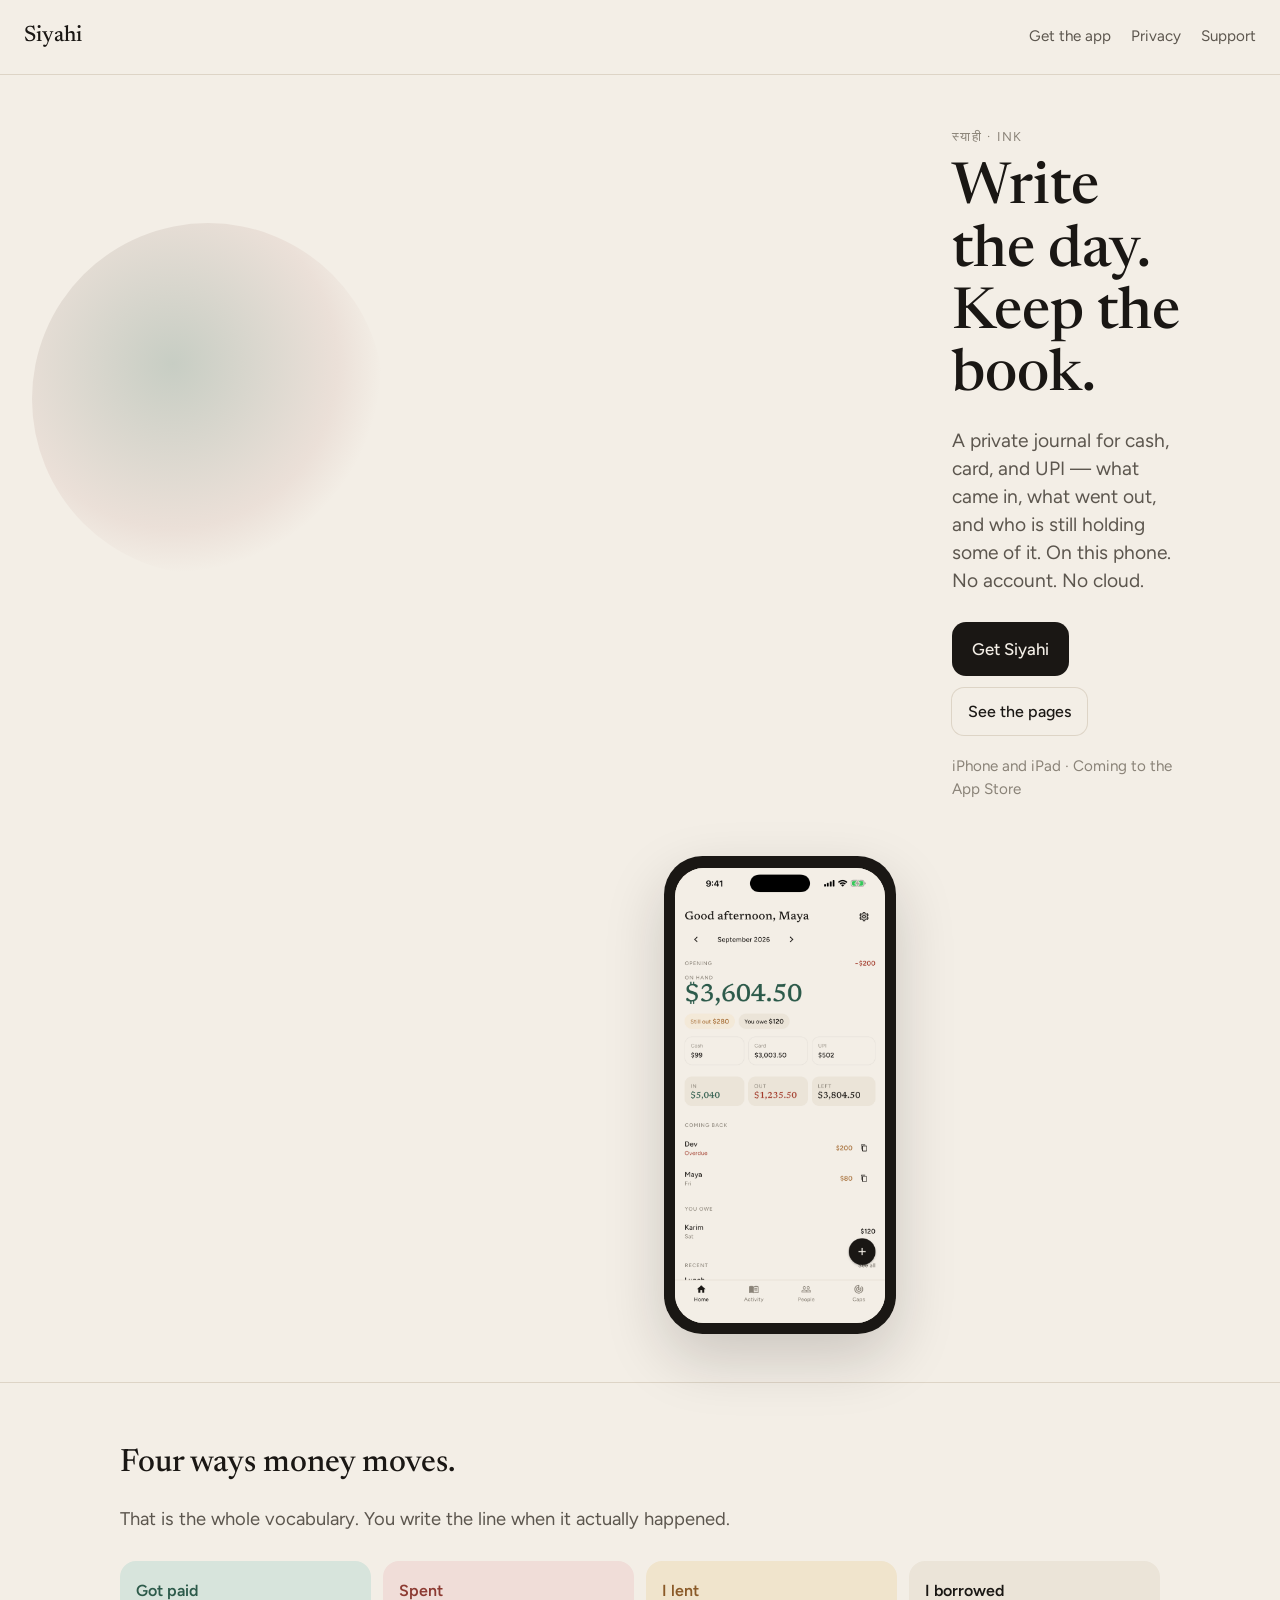
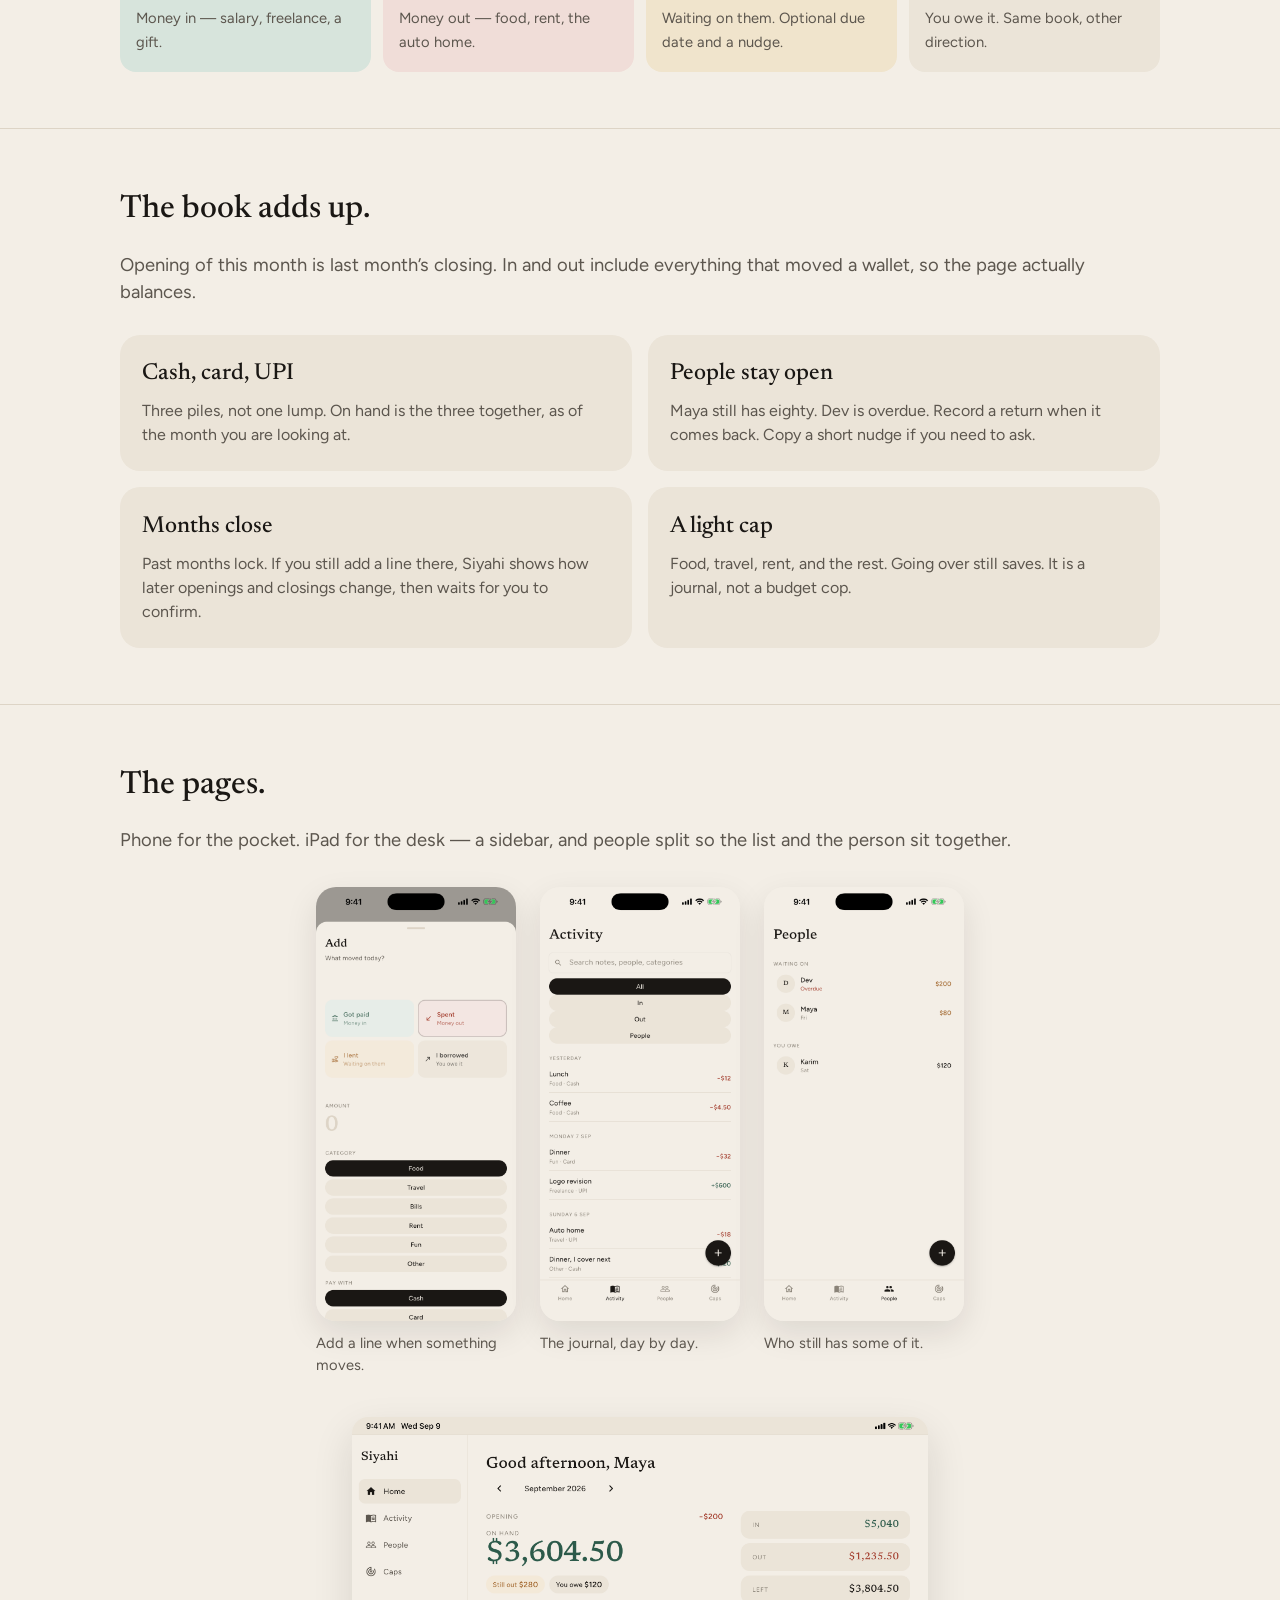
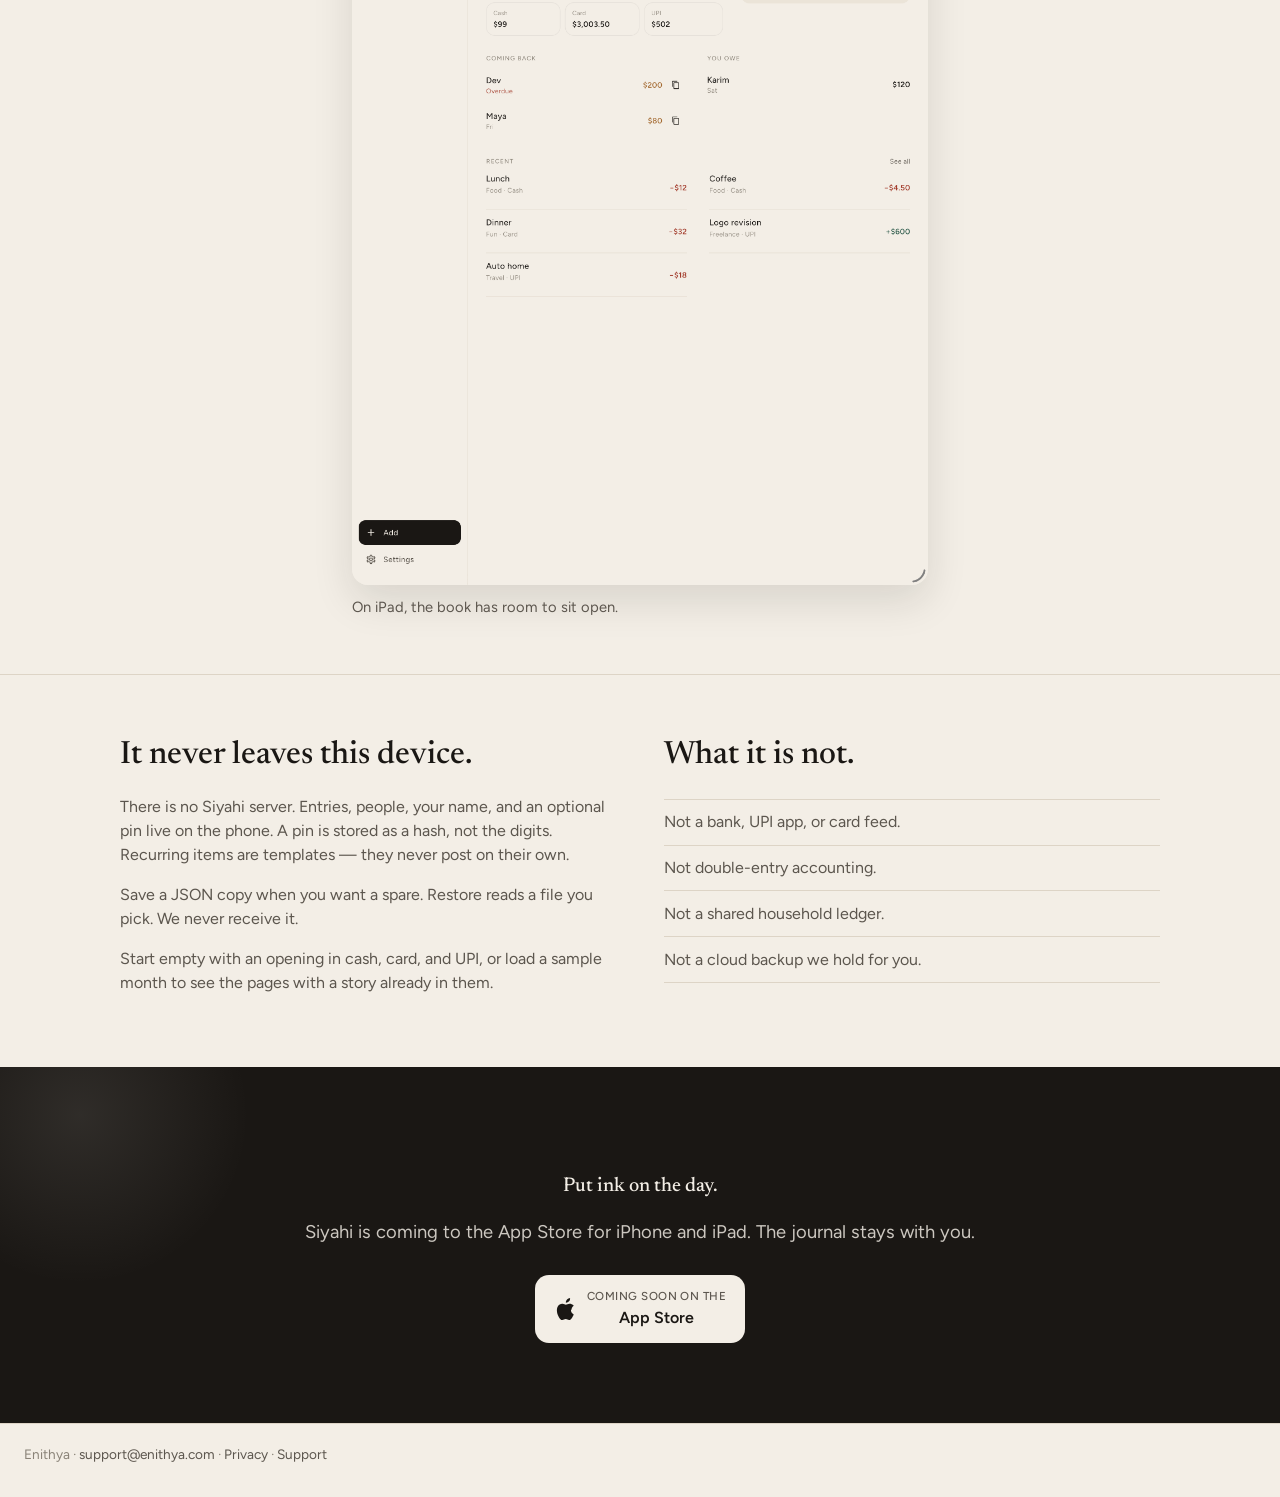
==== commit 4037b420: "Scale down product-page screenshots so the page stays short. Hero phone, the three page shots, and t" ====
--- a/index.html
+++ b/index.html
@@ -14,7 +14,7 @@
   <link rel="preconnect" href="https://fonts.googleapis.com">
   <link rel="preconnect" href="https://fonts.gstatic.com" crossorigin>
   <link href="https://fonts.googleapis.com/css2?family=Figtree:wght@400;500;600&family=Newsreader:wght@500&display=swap" rel="stylesheet">
-  <link rel="stylesheet" href="styles.css">
+  <link rel="stylesheet" href="styles.css?v=4">
 </head>
 <body class="product">
   <header>
@@ -42,7 +42,7 @@
       <div class="device-wrap rise">
         <div class="device">
           <div class="screens">
-            <img class="is-on" src="images/home.png" alt="Siyahi home: on hand, cash, card, UPI.">
+            <img src="images/home.png" alt="Siyahi home: on hand, cash, card, UPI.">
             <img src="images/activity.png" alt="The journal, day by day.">
             <img src="images/people.png" alt="People who still have some of it.">
             <img src="images/add.png" alt="Add a line: got paid, spent, lent, borrowed.">
@@ -154,6 +154,6 @@
     · <a href="privacy.html">Privacy</a>
     · <a href="support.html">Support</a>
   </footer>
-  <script src="page.js"></script>
+  <script src="page.js?v=3"></script>
 </body>
 </html>
--- a/styles.css
+++ b/styles.css
@@ -143,10 +143,10 @@
 .hero {
   position: relative;
   display: grid;
-  grid-template-columns: 1fr minmax(16rem, 22rem);
+  grid-template-columns: 1fr 14.5rem;
   gap: 3.5rem;
   align-items: center;
-  padding: 4rem 0 3.5rem;
+  padding: 3.25rem 0 3rem;
 }
 
 .ink-blob {
@@ -213,6 +213,9 @@
 .device-wrap {
   --tilt-x: 0deg;
   --tilt-y: 0deg;
+  width: 14.5rem;
+  max-width: 100%;
+  margin-left: auto;
   perspective: 900px;
   animation: float 5.5s ease-in-out infinite;
 }
@@ -230,24 +233,33 @@
   position: relative;
   overflow: hidden;
   border-radius: 1.8rem;
-  aspect-ratio: 1320 / 2868;
+  width: 100%;
+  height: 0;
+  padding-bottom: 217.27%;
   background: var(--paper-2);
 }
 
 .screens img {
   position: absolute;
-  inset: 0;
+  top: 0;
+  left: 0;
   width: 100%;
   height: 100%;
   object-fit: cover;
+  object-position: top center;
   opacity: 0;
-  transform: translateY(12px) scale(1.02);
-  transition: opacity 0.7s ease, transform 0.7s ease;
-}
-
-.screens img.is-on {
-  opacity: 1;
-  transform: none;
+  animation: screenfade 12.8s infinite;
+  animation-fill-mode: none;
+}
+
+.screens img:nth-child(1) { opacity: 1; animation-delay: 0s; }
+.screens img:nth-child(2) { animation-delay: 3.2s; }
+.screens img:nth-child(3) { animation-delay: 6.4s; }
+.screens img:nth-child(4) { animation-delay: 9.6s; }
+
+@keyframes screenfade {
+  0%, 20% { opacity: 1; }
+  25%, 100% { opacity: 0; }
 }
 
 @keyframes float {
@@ -344,13 +356,15 @@
 
 .shots {
   display: grid;
-  grid-template-columns: repeat(3, 1fr);
-  gap: 1.25rem;
+  grid-template-columns: repeat(3, minmax(0, 12.5rem));
+  justify-content: center;
+  gap: 1.5rem;
   margin-top: 2rem;
 }
 
 .shot {
   margin: 0;
+  max-width: 12.5rem;
 }
 
 .shot img {
@@ -377,7 +391,8 @@
 }
 
 .tablet {
-  margin-top: 2.5rem;
+  max-width: 36rem;
+  margin: 2.5rem auto 0;
 }
 
 .tablet img {
@@ -474,31 +489,50 @@
 
   .hero { padding: 2.5rem 0 2.75rem; }
 
-  .device-wrap { max-width: 20rem; margin: 0 auto; }
+  .device-wrap { width: 12.5rem; margin: 0 auto; }
 
   .verbs,
-  .cards,
+  .cards {
+    grid-template-columns: 1fr 1fr;
+  }
+
   .shots {
-    grid-template-columns: 1fr 1fr;
+    grid-template-columns: repeat(2, minmax(0, 12.5rem));
   }
 }
 
 @media (prefers-reduced-motion: reduce) {
-  *,
-  *::before,
-  *::after {
+  .ink-blob,
+  .device-wrap,
+  .hero .rise,
+  .btn-store {
     animation: none !important;
-    transition: none !important;
-  }
-
-  .reveal { opacity: 1; transform: none; }
+  }
+
+  .reveal {
+    opacity: 1;
+    transform: none;
+    transition: none;
+  }
+
+  .screens img {
+    animation: none;
+    opacity: 0;
+  }
+
+  .screens img:first-child {
+    opacity: 1;
+  }
 }
 
 @media (max-width: 560px) {
   .verbs,
-  .cards,
+  .cards {
+    grid-template-columns: 1fr;
+  }
+
   .shots {
-    grid-template-columns: 1fr;
+    grid-template-columns: minmax(0, 12.5rem);
   }
 
   header { padding: 1rem; }
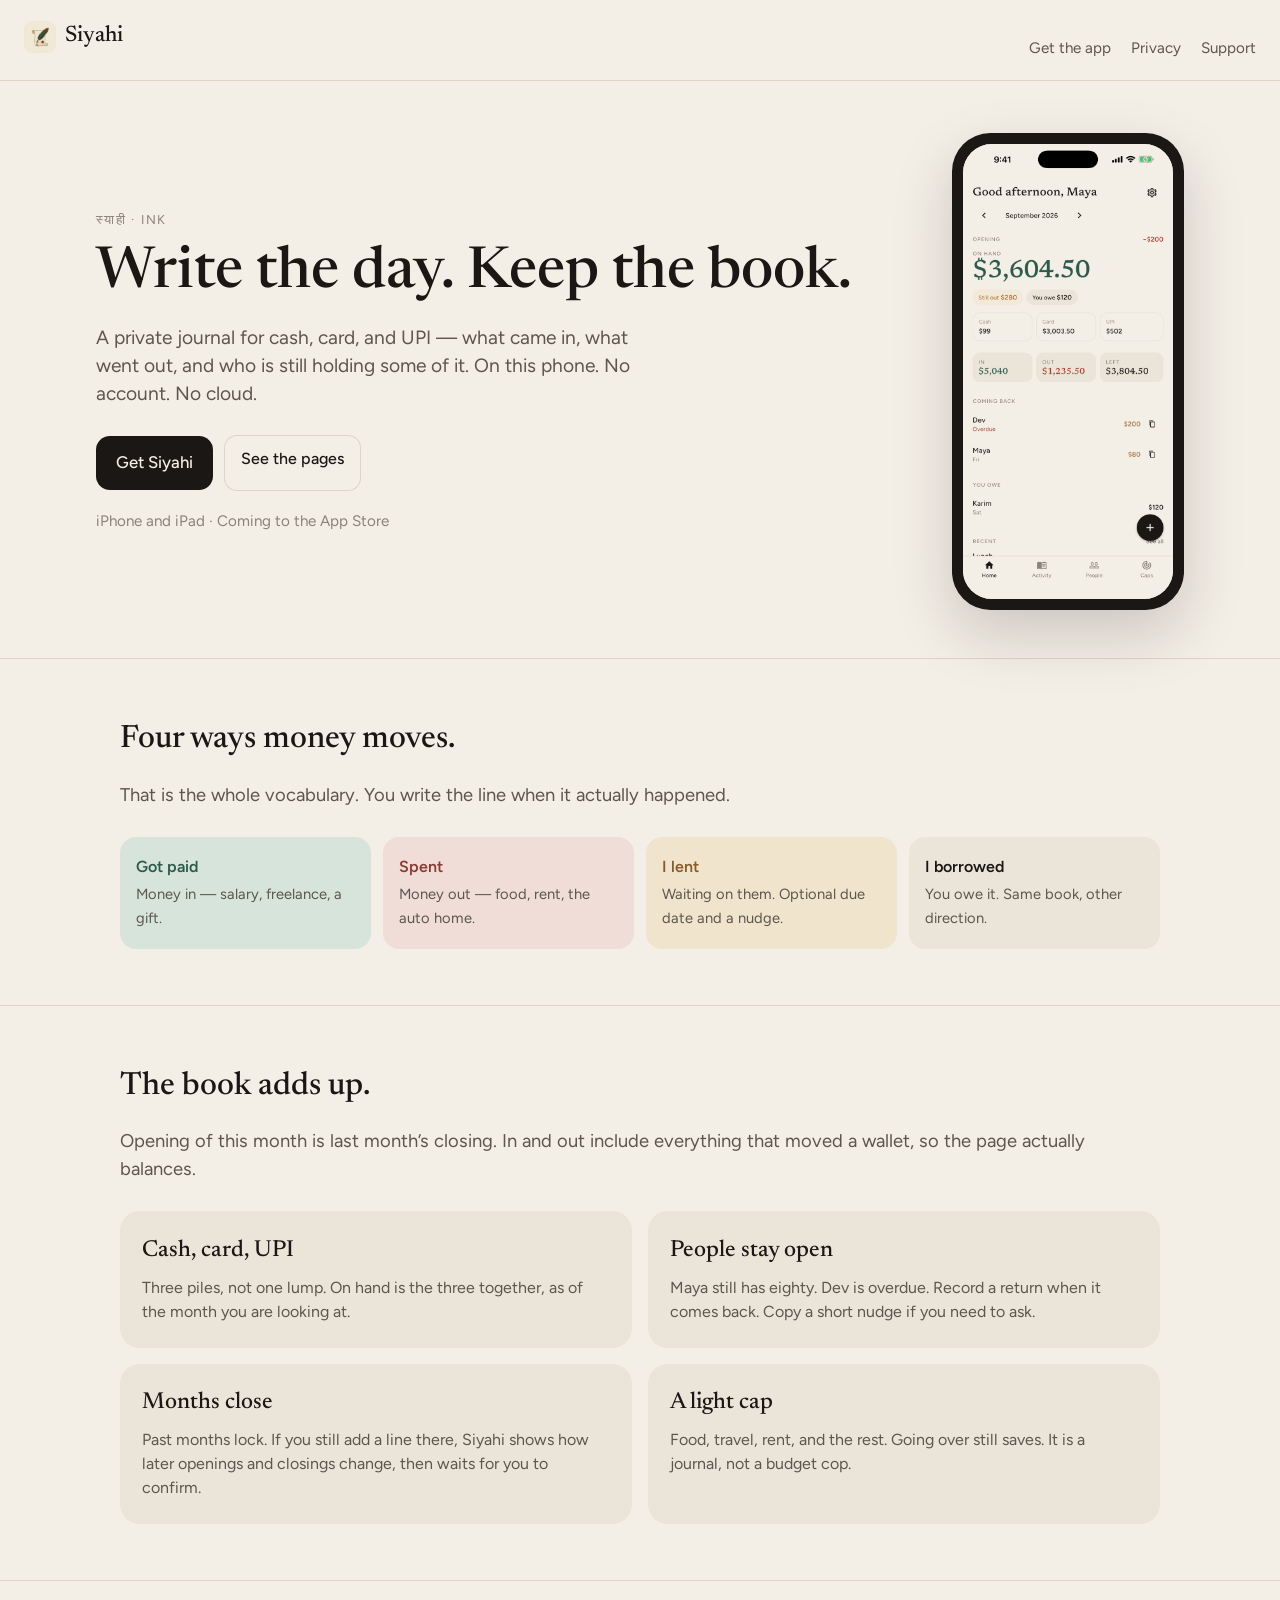
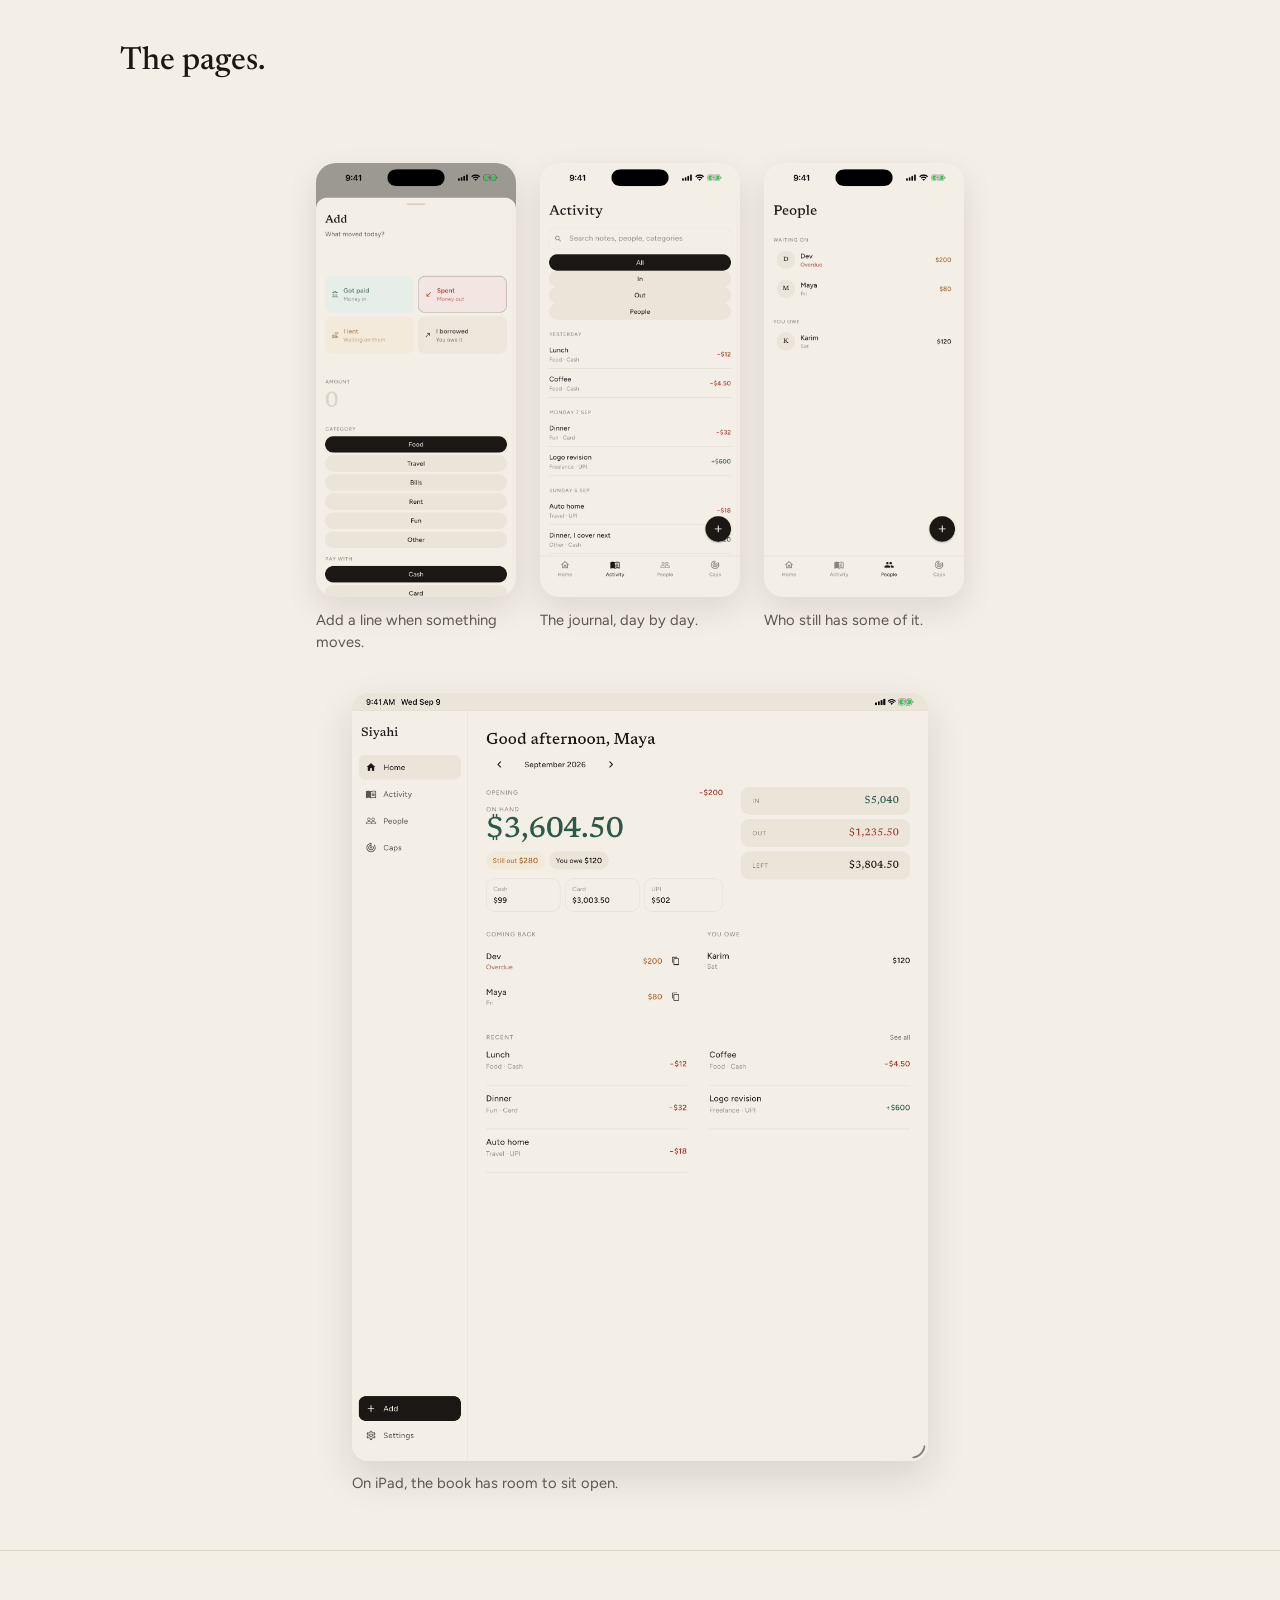
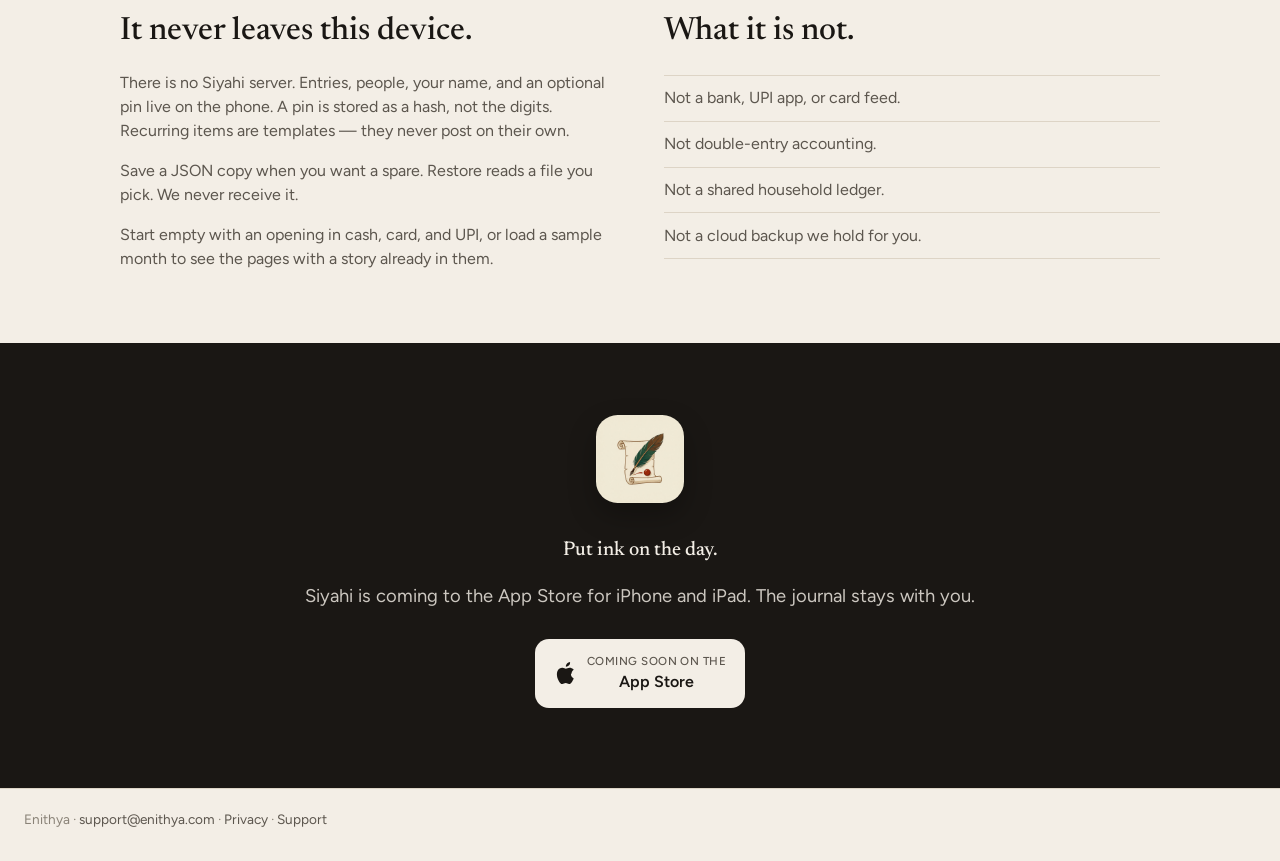
==== commit a3445f29: "Show the Siyahi app icon and remove the blur circle. The blob was decorative and read as a missing l" ====
--- a/index.html
+++ b/index.html
@@ -14,11 +14,13 @@
   <link rel="preconnect" href="https://fonts.googleapis.com">
   <link rel="preconnect" href="https://fonts.gstatic.com" crossorigin>
   <link href="https://fonts.googleapis.com/css2?family=Figtree:wght@400;500;600&family=Newsreader:wght@500&display=swap" rel="stylesheet">
-  <link rel="stylesheet" href="styles.css?v=4">
+  <link rel="stylesheet" href="styles.css?v=5">
+  <link rel="icon" href="favicon.png" type="image/png">
+  <link rel="apple-touch-icon" href="images/icon.png">
 </head>
 <body class="product">
   <header>
-    <a class="wordmark" href="./">Siyahi</a>
+    <a class="wordmark" href="./"><img src="images/icon.png" width="32" height="32" alt=""> Siyahi</a>
     <nav>
       <a href="#download">Get the app</a>
       <a href="privacy.html">Privacy</a>
@@ -28,7 +30,6 @@
 
   <main>
     <section class="wrap hero">
-      <div class="ink-blob" aria-hidden="true"></div>
       <div>
         <p class="kicker rise">स्याही · ink</p>
         <h1 class="rise">Write the day. Keep the book.</h1>
@@ -135,7 +136,7 @@
     </section>
 
     <section class="download" id="download">
-      <div class="ink-blob" aria-hidden="true"></div>
+      <img class="app-icon reveal" src="images/icon-512.png" width="88" height="88" alt="Siyahi app icon">
       <h2 class="reveal">Put ink on the day.</h2>
       <p class="lede reveal">Siyahi is coming to the App Store for iPhone and iPad. The journal stays with you.</p>
       <div class="actions reveal" style="justify-content: center;">
--- a/styles.css
+++ b/styles.css
@@ -50,9 +50,19 @@
 }
 
 .wordmark {
+  display: inline-flex;
+  align-items: center;
+  gap: 0.55rem;
   font-size: 1.4rem;
   color: var(--ink);
   text-decoration: none;
+}
+
+.wordmark img {
+  width: 2rem;
+  height: 2rem;
+  border-radius: 0.55rem;
+  display: block;
 }
 
 .wordmark:hover { text-decoration: none; }
@@ -149,25 +159,7 @@
   padding: 3.25rem 0 3rem;
 }
 
-.ink-blob {
-  position: absolute;
-  width: 22rem;
-  height: 22rem;
-  border-radius: 50%;
-  background: radial-gradient(circle at 40% 40%, rgba(44, 90, 74, 0.22), rgba(140, 58, 50, 0.08) 55%, transparent 70%);
-  right: 8%;
-  top: -4rem;
-  pointer-events: none;
-  animation: blob 14s ease-in-out infinite;
-  z-index: 0;
-}
-
 .hero > * { position: relative; z-index: 1; }
-
-@keyframes blob {
-  0%, 100% { transform: scale(1) translate(0, 0); }
-  50% { transform: scale(1.18) translate(-2rem, 1.5rem); }
-}
 
 .kicker {
   font-size: 0.8rem;
@@ -438,12 +430,13 @@
 
 .download .lede { opacity: 0.82; }
 
-.download .ink-blob {
-  opacity: 0.55;
-  left: -6rem;
-  right: auto;
-  top: -8rem;
-  background: radial-gradient(circle, rgba(243, 238, 230, 0.18), transparent 68%);
+.app-icon {
+  width: 5.5rem;
+  height: 5.5rem;
+  border-radius: 1.35rem;
+  display: block;
+  margin: 0 auto 1.25rem;
+  box-shadow: 0 12px 28px rgba(0, 0, 0, 0.28);
 }
 
 .store-mark {
@@ -502,7 +495,6 @@
 }
 
 @media (prefers-reduced-motion: reduce) {
-  .ink-blob,
   .device-wrap,
   .hero .rise,
   .btn-store {
